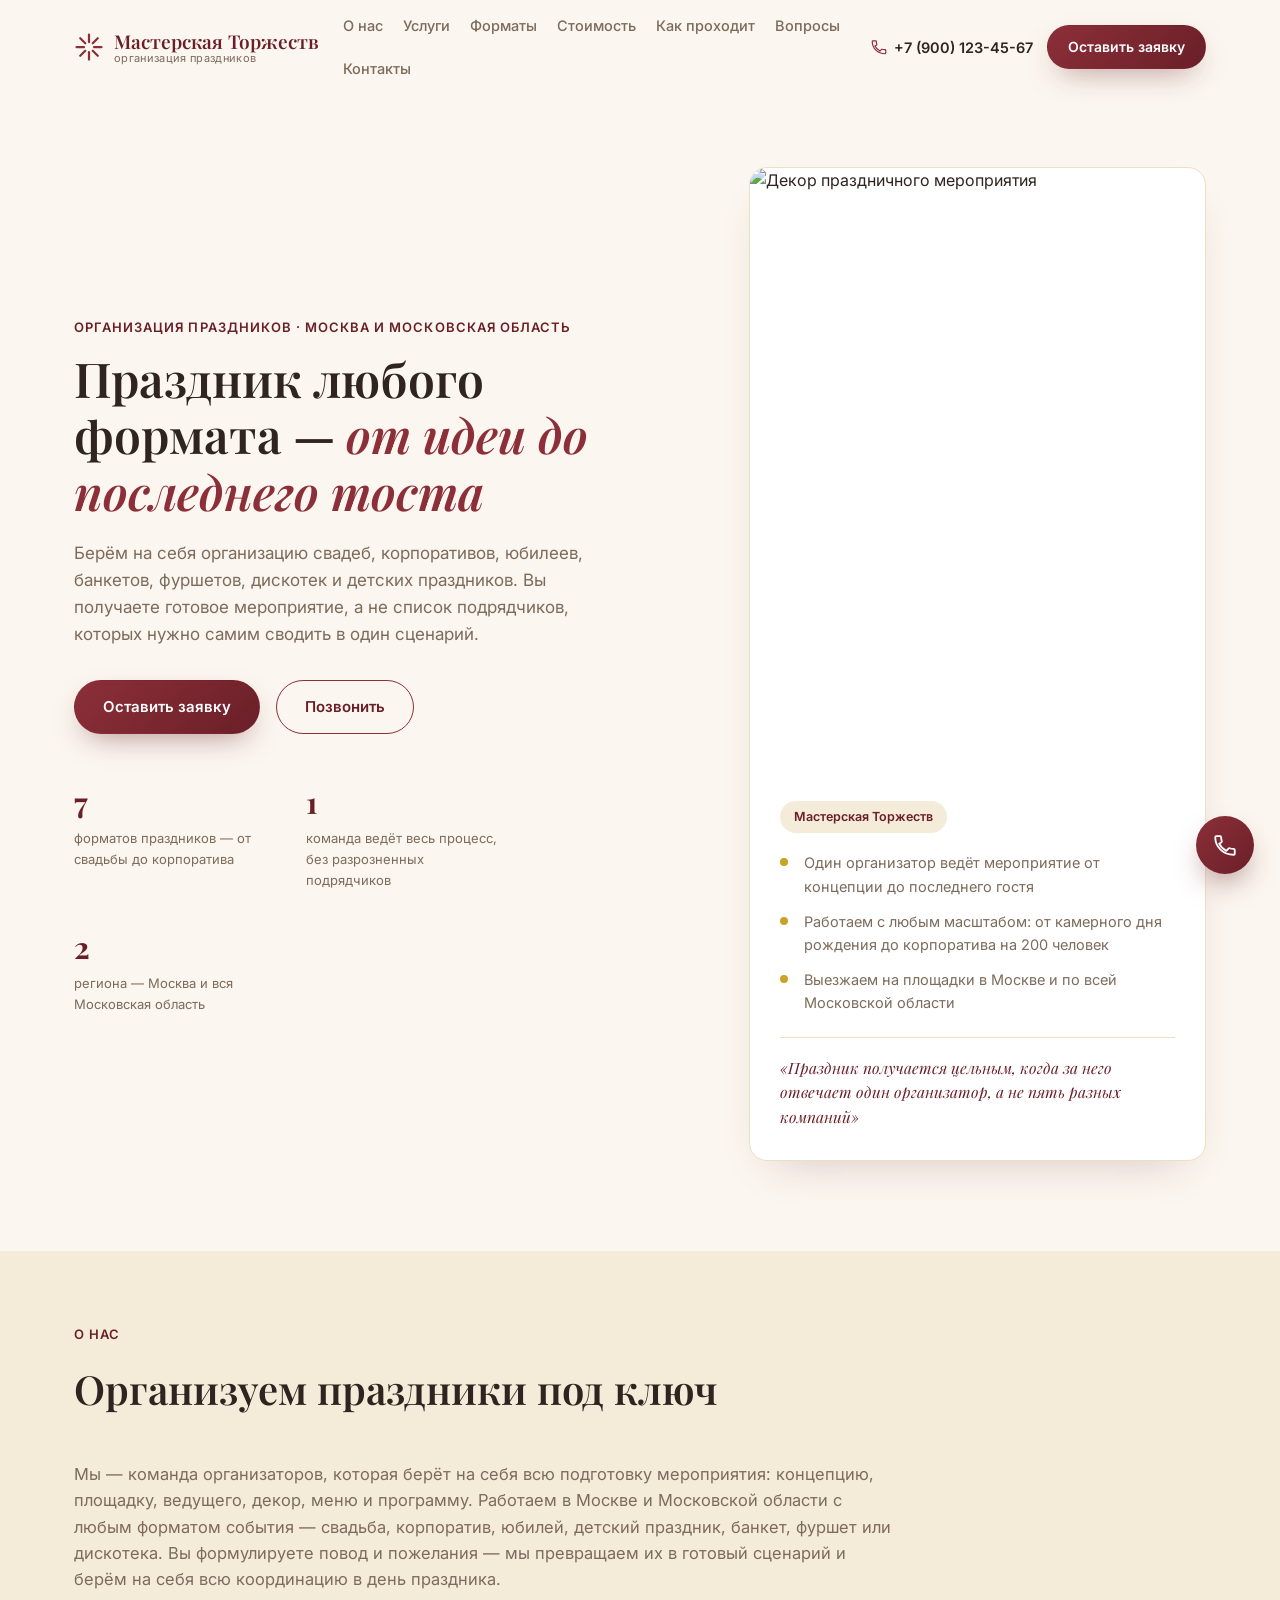
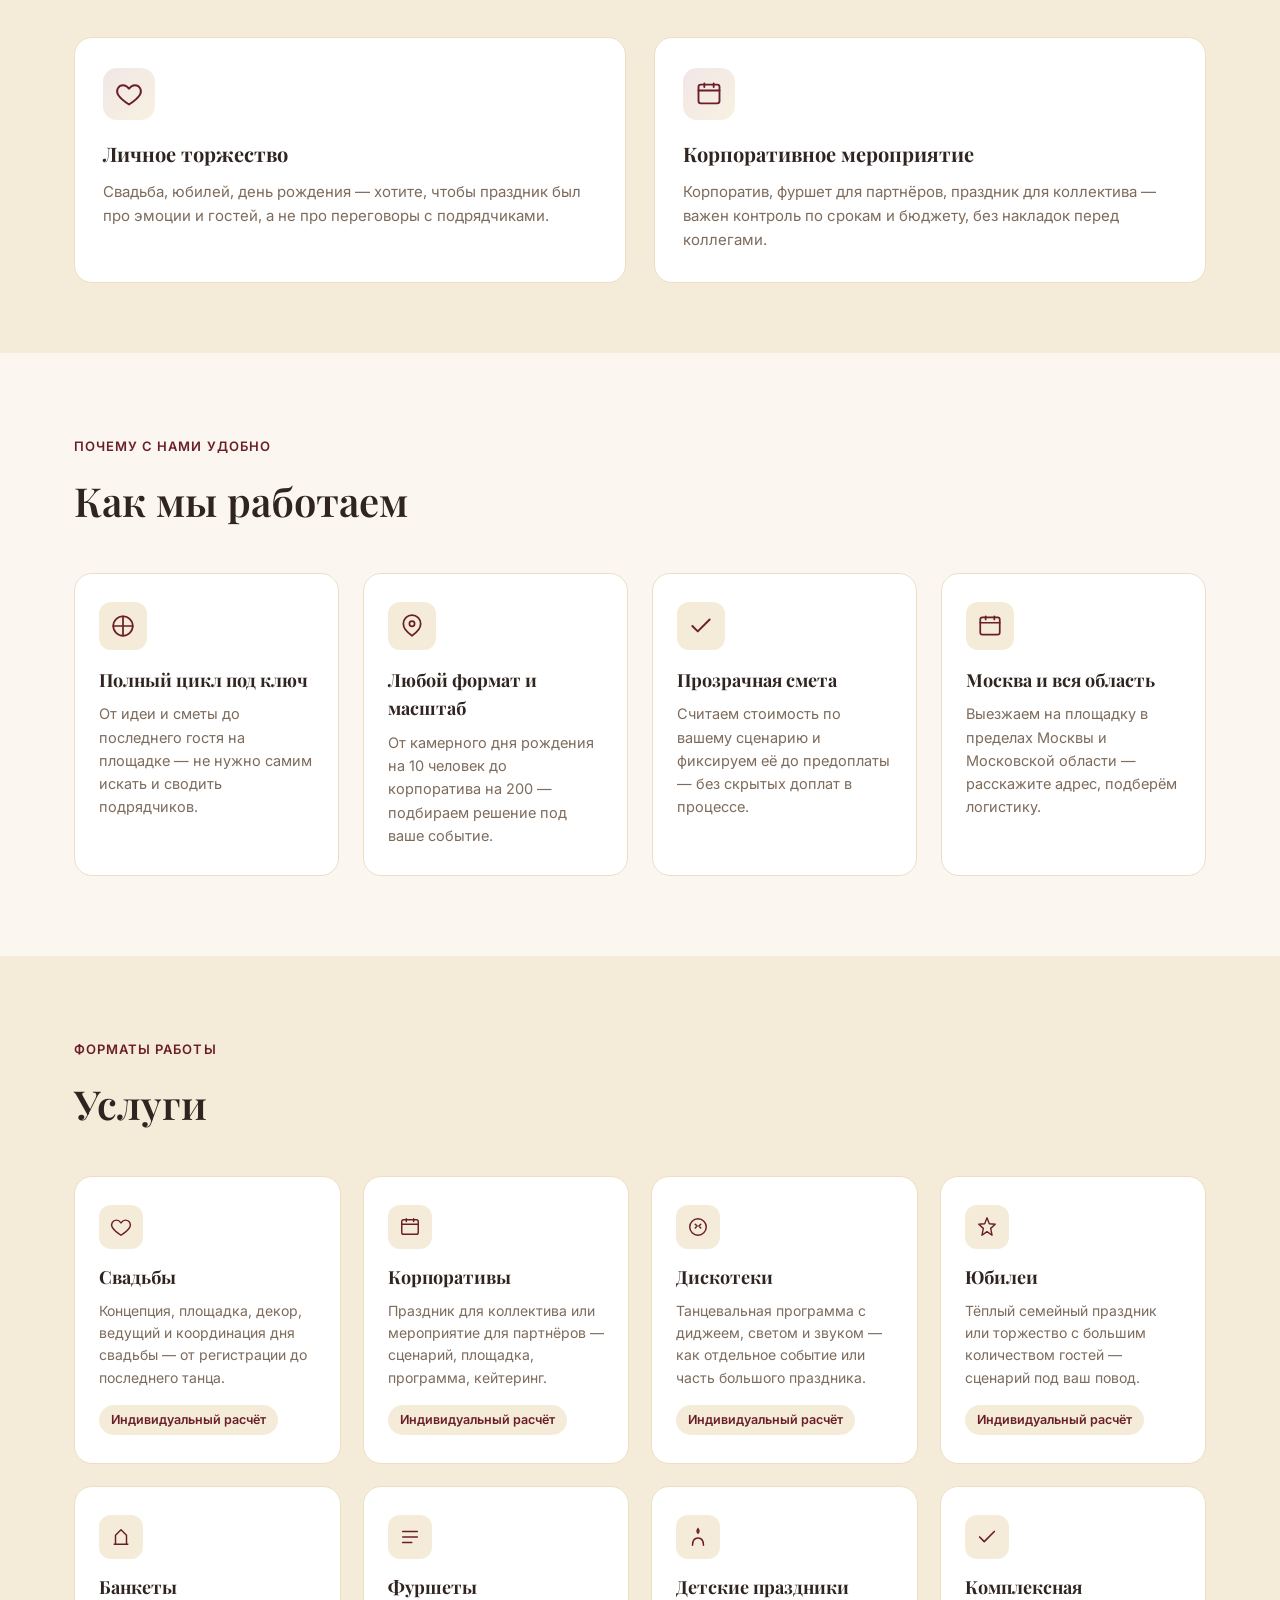
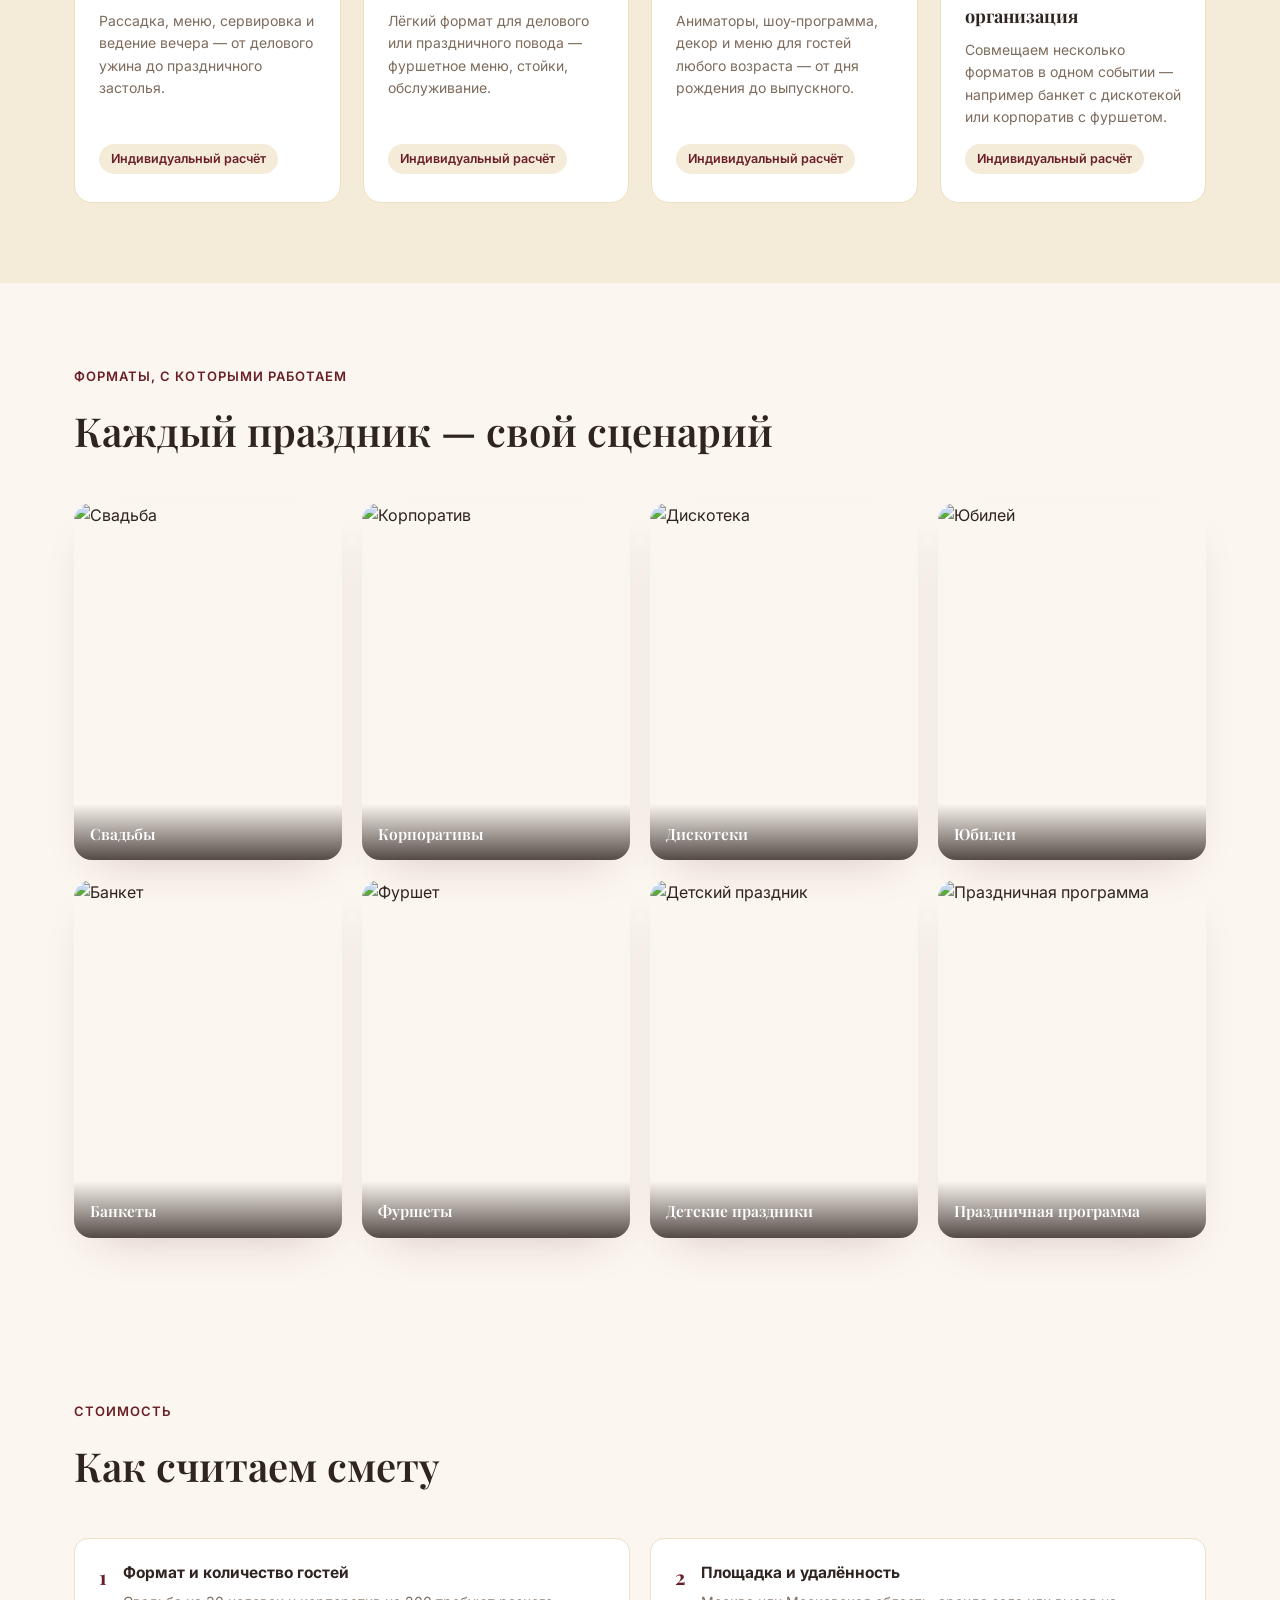
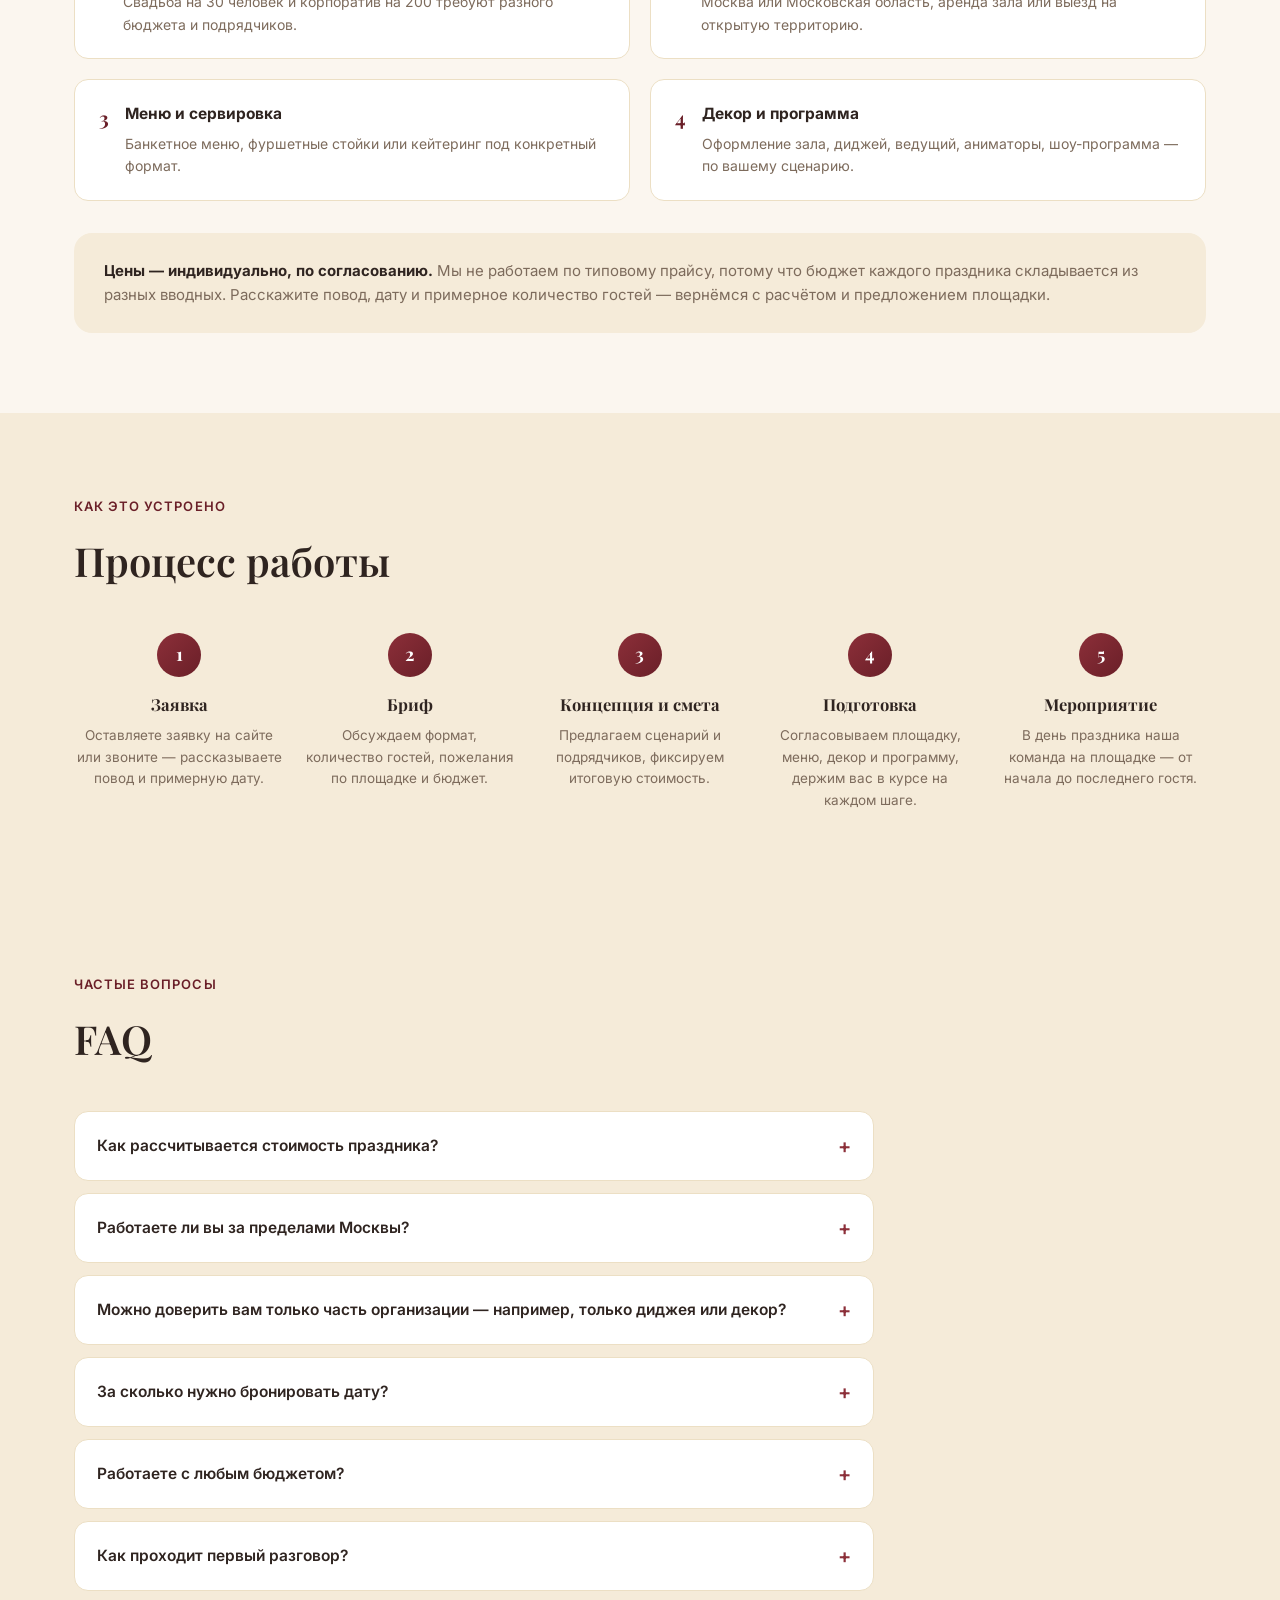
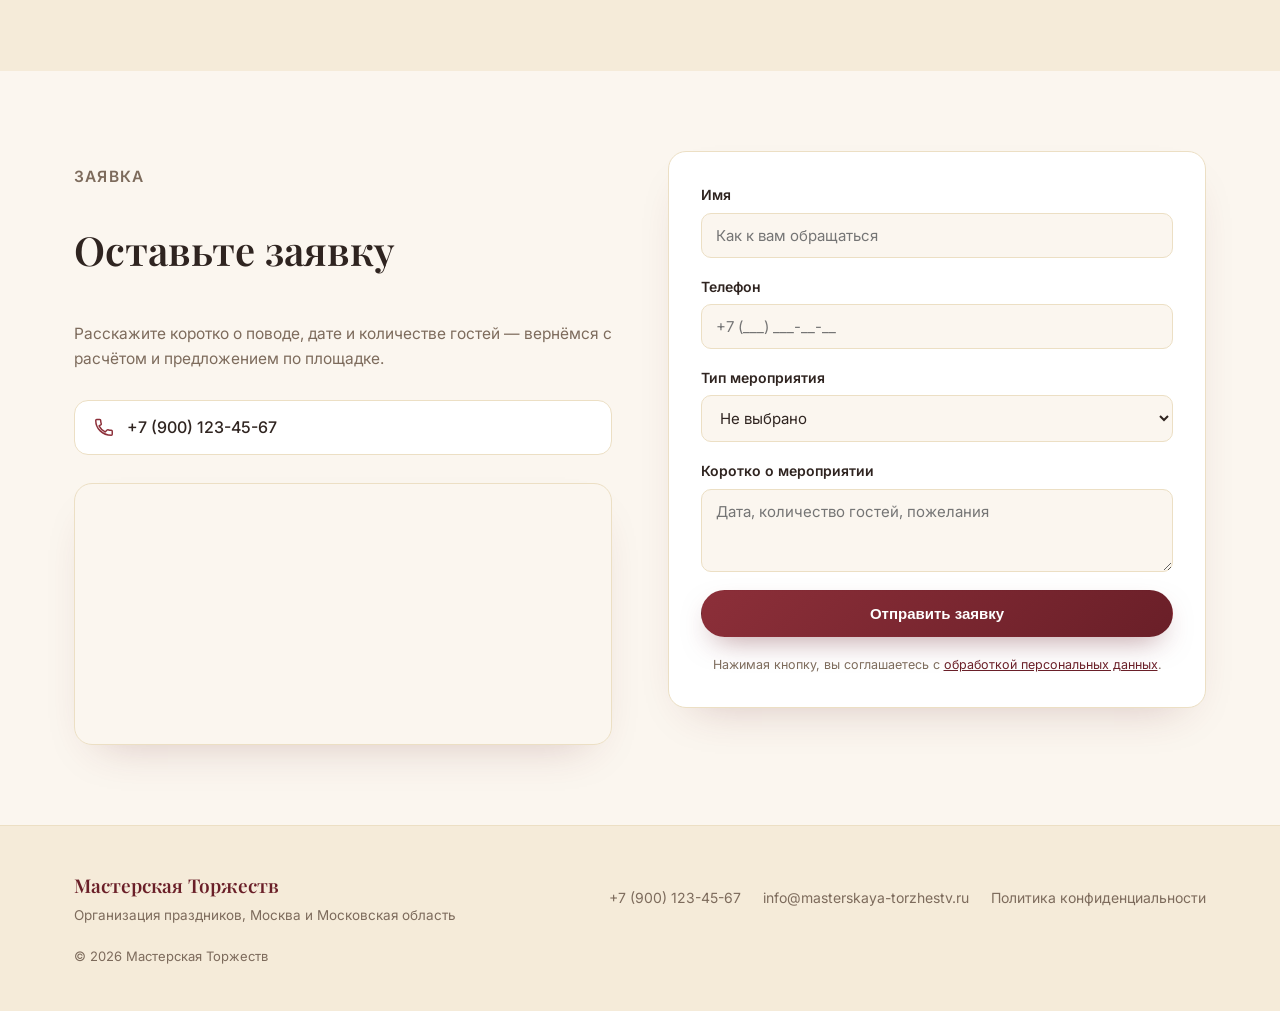
==== index.html @ fb2f0072 "init: landing for Мастерская Торжеств" ====
<!DOCTYPE html>
<html lang="ru">
<head>
<meta charset="UTF-8">
<meta name="viewport" content="width=device-width, initial-scale=1.0">
<title>Мастерская Торжеств — организация праздников в Москве и МО</title>
<meta name="description" content="Организация свадеб, корпоративов, юбилеев, банкетов, фуршетов, дискотек и детских праздников под ключ. Москва и Московская область. Одна команда ведёт мероприятие от идеи до последнего гостя.">
<link rel="preconnect" href="https://fonts.googleapis.com">
<link rel="preconnect" href="https://fonts.gstatic.com" crossorigin>
<link href="https://fonts.googleapis.com/css2?family=Playfair+Display:wght@500;600;700&family=Inter:wght@400;500;600;700;800&display=swap" rel="stylesheet">
<link rel="stylesheet" href="styles.css">
</head>
<body>

<header class="header" id="header">
  <div class="container header__inner">
    <a href="#top" class="logo">
      <svg class="logo__icon" width="30" height="30" viewBox="0 0 24 24" fill="none"><path d="M12 2v6M12 16v6M2 12h6M16 12h6M5 5l4 4M15 15l4 4M19 5l-4 4M9 15l-4 4" stroke="currentColor" stroke-width="1.8" stroke-linecap="round"/></svg>
      <span class="logo__text">
        <span class="logo__main">Мастерская Торжеств</span>
        <span class="logo__suffix">организация праздников</span>
      </span>
    </a>
    <nav class="nav" id="nav">
      <a href="#about">О нас</a>
      <a href="#services">Услуги</a>
      <a href="#formats">Форматы</a>
      <a href="#price">Стоимость</a>
      <a href="#process">Как проходит</a>
      <a href="#faq">Вопросы</a>
      <a href="#contact">Контакты</a>
    </nav>
    <div class="header__actions">
      <a href="tel:+79001234567" class="header__phone">
        <svg width="18" height="18" viewBox="0 0 24 24" fill="none"><path d="M6.6 10.8c1.4 2.8 3.8 5.1 6.6 6.6l2.2-2.2c.3-.3.7-.4 1-.2 1.1.4 2.3.6 3.6.6.6 0 1 .4 1 1V20c0 .6-.4 1-1 1C10.3 21 3 13.7 3 4.8c0-.6.4-1 1-1h3.4c.6 0 1 .4 1 1 0 1.3.2 2.5.6 3.6.1.4 0 .8-.2 1L6.6 10.8Z" stroke="currentColor" stroke-width="1.6" stroke-linejoin="round"/></svg>
        <span>+7 (900) 123-45-67</span>
      </a>
      <a href="#form" class="btn btn--primary btn--sm">Оставить заявку</a>
    </div>
    <button class="burger" id="burger" aria-label="Меню">
      <span></span><span></span><span></span>
    </button>
  </div>
</header>

<main id="top">

  <!-- HERO -->
  <section class="hero">
    <div class="container hero__inner">
      <div class="hero__content">
        <p class="eyebrow">Организация праздников · Москва и Московская область</p>
        <h1>Праздник любого формата — <span>от идеи до последнего тоста</span></h1>
        <p class="hero__lead">Берём на себя организацию свадеб, корпоративов, юбилеев, банкетов, фуршетов, дискотек и детских праздников. Вы получаете готовое мероприятие, а не список подрядчиков, которых нужно самим сводить в один сценарий.</p>
        <div class="hero__cta">
          <a href="#form" class="btn btn--primary">Оставить заявку</a>
          <a href="tel:+79001234567" class="btn btn--ghost">Позвонить</a>
        </div>
        <div class="hero__stats">
          <div class="stat">
            <span class="stat__num">7</span>
            <span class="stat__label">форматов праздников — от свадьбы до корпоратива</span>
          </div>
          <div class="stat">
            <span class="stat__num">1</span>
            <span class="stat__label">команда ведёт весь процесс, без разрозненных подрядчиков</span>
          </div>
          <div class="stat">
            <span class="stat__num">2</span>
            <span class="stat__label">региона — Москва и вся Московская область</span>
          </div>
        </div>
      </div>
      <div class="hero__card">
        <img src="https://loremflickr.com/600/800/eventplanning,decoration/all?lock=61" alt="Декор праздничного мероприятия" class="hero__card-photo">
        <div class="hero__card-body">
          <div class="hero__card-badge">Мастерская Торжеств</div>
          <ul class="hero__card-list">
            <li>Один организатор ведёт мероприятие от концепции до последнего гостя</li>
            <li>Работаем с любым масштабом: от камерного дня рождения до корпоратива на 200 человек</li>
            <li>Выезжаем на площадки в Москве и по всей Московской области</li>
          </ul>
          <div class="hero__card-quote">«Праздник получается цельным, когда за него отвечает один организатор, а не пять разных компаний»</div>
        </div>
      </div>
    </div>
  </section>

  <!-- О НАС -->
  <section class="about" id="about">
    <div class="container">
      <p class="section-eyebrow">О нас</p>
      <h2 class="section-title">Организуем праздники под ключ</h2>
      <p class="about__text">Мы — команда организаторов, которая берёт на себя всю подготовку мероприятия: концепцию, площадку, ведущего, декор, меню и программу. Работаем в Москве и Московской области с любым форматом события — свадьба, корпоратив, юбилей, детский праздник, банкет, фуршет или дискотека. Вы формулируете повод и пожелания — мы превращаем их в готовый сценарий и берём на себя всю координацию в день праздника.</p>

      <div class="audience">
        <div class="audience__card">
          <div class="audience__icon">
            <svg width="28" height="28" viewBox="0 0 24 24" fill="none"><path d="M12 21s-7-4.35-9.5-8.5C.5 8.5 3 4.5 7 4.5c2 0 3.5 1 5 3 1.5-2 3-3 5-3 4 0 6.5 4 4.5 8-2.5 4.15-9.5 8.5-9.5 8.5z" stroke="currentColor" stroke-width="1.6" stroke-linejoin="round"/></svg>
          </div>
          <h3>Личное торжество</h3>
          <p>Свадьба, юбилей, день рождения — хотите, чтобы праздник был про эмоции и гостей, а не про переговоры с подрядчиками.</p>
        </div>
        <div class="audience__card">
          <div class="audience__icon">
            <svg width="28" height="28" viewBox="0 0 24 24" fill="none"><rect x="3" y="4" width="18" height="16" rx="2" stroke="currentColor" stroke-width="1.6"/><path d="M3 9h18M8 3v3M16 3v3" stroke="currentColor" stroke-width="1.6" stroke-linecap="round"/></svg>
          </div>
          <h3>Корпоративное мероприятие</h3>
          <p>Корпоратив, фуршет для партнёров, праздник для коллектива — важен контроль по срокам и бюджету, без накладок перед коллегами.</p>
        </div>
      </div>
    </div>
  </section>

  <!-- ПРЕИМУЩЕСТВА -->
  <section class="principles">
    <div class="container">
      <p class="section-eyebrow">Почему с нами удобно</p>
      <h2 class="section-title">Как мы работаем</h2>
      <div class="grid-4">
        <div class="principle">
          <div class="principle__icon">
            <svg width="26" height="26" viewBox="0 0 24 24" fill="none"><path d="M12 3v18M3 12h18" stroke="currentColor" stroke-width="1.6" stroke-linecap="round"/><circle cx="12" cy="12" r="9" stroke="currentColor" stroke-width="1.6"/></svg>
          </div>
          <h3>Полный цикл под ключ</h3>
          <p>От идеи и сметы до последнего гостя на площадке — не нужно самим искать и сводить подрядчиков.</p>
        </div>
        <div class="principle">
          <div class="principle__icon">
            <svg width="26" height="26" viewBox="0 0 24 24" fill="none"><path d="M12 21c4.97-3.4 8-7.03 8-11a8 8 0 10-16 0c0 3.97 3.03 7.6 8 11z" stroke="currentColor" stroke-width="1.6" stroke-linejoin="round"/><circle cx="12" cy="10" r="2.4" stroke="currentColor" stroke-width="1.6"/></svg>
          </div>
          <h3>Любой формат и масштаб</h3>
          <p>От камерного дня рождения на 10 человек до корпоратива на 200 — подбираем решение под ваше событие.</p>
        </div>
        <div class="principle">
          <div class="principle__icon">
            <svg width="26" height="26" viewBox="0 0 24 24" fill="none"><path d="M4 12l5 5L20 6" stroke="currentColor" stroke-width="1.8" stroke-linecap="round" stroke-linejoin="round"/></svg>
          </div>
          <h3>Прозрачная смета</h3>
          <p>Считаем стоимость по вашему сценарию и фиксируем её до предоплаты — без скрытых доплат в процессе.</p>
        </div>
        <div class="principle">
          <div class="principle__icon">
            <svg width="26" height="26" viewBox="0 0 24 24" fill="none"><rect x="3" y="4" width="18" height="16" rx="2" stroke="currentColor" stroke-width="1.6"/><path d="M3 9h18M8 3v3M16 3v3" stroke="currentColor" stroke-width="1.6" stroke-linecap="round"/></svg>
          </div>
          <h3>Москва и вся область</h3>
          <p>Выезжаем на площадку в пределах Москвы и Московской области — расскажите адрес, подберём логистику.</p>
        </div>
      </div>
    </div>
  </section>

  <!-- УСЛУГИ -->
  <section class="services" id="services">
    <div class="container">
      <p class="section-eyebrow">Форматы работы</p>
      <h2 class="section-title">Услуги</h2>
      <div class="grid-services">
        <div class="service">
          <div class="service__icon"><svg width="22" height="22" viewBox="0 0 24 24" fill="none"><path d="M12 21s-7-4.35-9.5-8.5C.5 8.5 3 4.5 7 4.5c2 0 3.5 1 5 3 1.5-2 3-3 5-3 4 0 6.5 4 4.5 8-2.5 4.15-9.5 8.5-9.5 8.5z" stroke="currentColor" stroke-width="1.6" stroke-linejoin="round"/></svg></div>
          <h3>Свадьбы</h3>
          <p>Концепция, площадка, декор, ведущий и координация дня свадьбы — от регистрации до последнего танца.</p>
          <span class="service__tag">Индивидуальный расчёт</span>
        </div>
        <div class="service">
          <div class="service__icon"><svg width="22" height="22" viewBox="0 0 24 24" fill="none"><rect x="3" y="4" width="18" height="16" rx="2" stroke="currentColor" stroke-width="1.6"/><path d="M3 9h18M8 3v3M16 3v3" stroke="currentColor" stroke-width="1.6" stroke-linecap="round"/></svg></div>
          <h3>Корпоративы</h3>
          <p>Праздник для коллектива или мероприятие для партнёров — сценарий, площадка, программа, кейтеринг.</p>
          <span class="service__tag">Индивидуальный расчёт</span>
        </div>
        <div class="service">
          <div class="service__icon"><svg width="22" height="22" viewBox="0 0 24 24" fill="none"><circle cx="12" cy="12" r="9" stroke="currentColor" stroke-width="1.6"/><path d="M9 9l2 2-2 2M15 9l-2 2 2 2" stroke="currentColor" stroke-width="1.6" stroke-linecap="round" stroke-linejoin="round"/></svg></div>
          <h3>Дискотеки</h3>
          <p>Танцевальная программа с диджеем, светом и звуком — как отдельное событие или часть большого праздника.</p>
          <span class="service__tag">Индивидуальный расчёт</span>
        </div>
        <div class="service">
          <div class="service__icon"><svg width="22" height="22" viewBox="0 0 24 24" fill="none"><path d="M12 2l2.5 6.5L21 9l-5 4.5L17.5 21 12 17l-5.5 4L8 13.5 3 9l6.5-.5L12 2Z" stroke="currentColor" stroke-width="1.5" stroke-linejoin="round"/></svg></div>
          <h3>Юбилеи</h3>
          <p>Тёплый семейный праздник или торжество с большим количеством гостей — сценарий под ваш повод.</p>
          <span class="service__tag">Индивидуальный расчёт</span>
        </div>
        <div class="service">
          <div class="service__icon"><svg width="22" height="22" viewBox="0 0 24 24" fill="none"><path d="M4 20h16M6 20V10l6-6 6 6v10" stroke="currentColor" stroke-width="1.6" stroke-linejoin="round"/></svg></div>
          <h3>Банкеты</h3>
          <p>Рассадка, меню, сервировка и ведение вечера — от делового ужина до праздничного застолья.</p>
          <span class="service__tag">Индивидуальный расчёт</span>
        </div>
        <div class="service">
          <div class="service__icon"><svg width="22" height="22" viewBox="0 0 24 24" fill="none"><path d="M4 6h16M4 12h16M4 18h10" stroke="currentColor" stroke-width="1.6" stroke-linecap="round"/></svg></div>
          <h3>Фуршеты</h3>
          <p>Лёгкий формат для делового или праздничного повода — фуршетное меню, стойки, обслуживание.</p>
          <span class="service__tag">Индивидуальный расчёт</span>
        </div>
        <div class="service">
          <div class="service__icon"><svg width="22" height="22" viewBox="0 0 24 24" fill="none"><path d="M12 3c1.5 2 1.5 3.5 0 5-1.5-1.5-1.5-3 0-5Z" stroke="currentColor" stroke-width="1.5"/><path d="M6 21c0-5 2.5-8 6-8s6 3 6 8" stroke="currentColor" stroke-width="1.6" stroke-linecap="round"/></svg></div>
          <h3>Детские праздники</h3>
          <p>Аниматоры, шоу-программа, декор и меню для гостей любого возраста — от дня рождения до выпускного.</p>
          <span class="service__tag">Индивидуальный расчёт</span>
        </div>
        <div class="service">
          <div class="service__icon"><svg width="22" height="22" viewBox="0 0 24 24" fill="none"><path d="M4 12l5 5L20 6" stroke="currentColor" stroke-width="1.8" stroke-linecap="round" stroke-linejoin="round"/></svg></div>
          <h3>Комплексная организация</h3>
          <p>Совмещаем несколько форматов в одном событии — например банкет с дискотекой или корпоратив с фуршетом.</p>
          <span class="service__tag">Индивидуальный расчёт</span>
        </div>
      </div>
    </div>
  </section>

  <!-- ФОРМАТЫ (галерея) -->
  <section class="formats" id="formats">
    <div class="container">
      <p class="section-eyebrow">Форматы, с которыми работаем</p>
      <h2 class="section-title">Каждый праздник — свой сценарий</h2>
      <div class="formats__grid">
        <div class="format-card"><img src="https://loremflickr.com/500/650/wedding,bride/all?lock=21" alt="Свадьба"><span class="format-card__label">Свадьбы</span></div>
        <div class="format-card"><img src="https://loremflickr.com/500/650/conference,event/all?lock=33" alt="Корпоратив"><span class="format-card__label">Корпоративы</span></div>
        <div class="format-card"><img src="https://loremflickr.com/500/650/nightclub,lights/all?lock=27" alt="Дискотека"><span class="format-card__label">Дискотеки</span></div>
        <div class="format-card"><img src="https://loremflickr.com/500/650/birthday,balloons/all?lock=9" alt="Юбилей"><span class="format-card__label">Юбилеи</span></div>
        <div class="format-card"><img src="https://loremflickr.com/500/650/banquet,dinner/all?lock=45" alt="Банкет"><span class="format-card__label">Банкеты</span></div>
        <div class="format-card"><img src="https://loremflickr.com/500/650/buffet,catering/all?lock=19" alt="Фуршет"><span class="format-card__label">Фуршеты</span></div>
        <div class="format-card"><img src="https://loremflickr.com/500/650/kids,party/all?lock=6" alt="Детский праздник"><span class="format-card__label">Детские праздники</span></div>
        <div class="format-card"><img src="https://loremflickr.com/500/650/celebration,party/all?lock=42" alt="Праздничная программа"><span class="format-card__label">Праздничная программа</span></div>
      </div>
    </div>
  </section>

  <!-- СТОИМОСТЬ -->
  <section class="price" id="price">
    <div class="container">
      <p class="section-eyebrow">Стоимость</p>
      <h2 class="section-title">Как считаем смету</h2>
      <div class="price__factors">
        <div class="price__factor">
          <span class="price__factor-num">1</span>
          <div><h3>Формат и количество гостей</h3><p>Свадьба на 30 человек и корпоратив на 200 требуют разного бюджета и подрядчиков.</p></div>
        </div>
        <div class="price__factor">
          <span class="price__factor-num">2</span>
          <div><h3>Площадка и удалённость</h3><p>Москва или Московская область, аренда зала или выезд на открытую территорию.</p></div>
        </div>
        <div class="price__factor">
          <span class="price__factor-num">3</span>
          <div><h3>Меню и сервировка</h3><p>Банкетное меню, фуршетные стойки или кейтеринг под конкретный формат.</p></div>
        </div>
        <div class="price__factor">
          <span class="price__factor-num">4</span>
          <div><h3>Декор и программа</h3><p>Оформление зала, диджей, ведущий, аниматоры, шоу-программа — по вашему сценарию.</p></div>
        </div>
      </div>
      <p class="price__note"><strong>Цены — индивидуально, по согласованию.</strong> Мы не работаем по типовому прайсу, потому что бюджет каждого праздника складывается из разных вводных. Расскажите повод, дату и примерное количество гостей — вернёмся с расчётом и предложением площадки.</p>
    </div>
  </section>

  <!-- ПРОЦЕСС -->
  <section class="process" id="process">
    <div class="container">
      <p class="section-eyebrow">Как это устроено</p>
      <h2 class="section-title">Процесс работы</h2>
      <div class="steps">
        <div class="step">
          <div class="step__num">1</div>
          <h3>Заявка</h3>
          <p>Оставляете заявку на сайте или звоните — рассказываете повод и примерную дату.</p>
        </div>
        <div class="step">
          <div class="step__num">2</div>
          <h3>Бриф</h3>
          <p>Обсуждаем формат, количество гостей, пожелания по площадке и бюджет.</p>
        </div>
        <div class="step">
          <div class="step__num">3</div>
          <h3>Концепция и смета</h3>
          <p>Предлагаем сценарий и подрядчиков, фиксируем итоговую стоимость.</p>
        </div>
        <div class="step">
          <div class="step__num">4</div>
          <h3>Подготовка</h3>
          <p>Согласовываем площадку, меню, декор и программу, держим вас в курсе на каждом шаге.</p>
        </div>
        <div class="step">
          <div class="step__num">5</div>
          <h3>Мероприятие</h3>
          <p>В день праздника наша команда на площадке — от начала до последнего гостя.</p>
        </div>
      </div>
    </div>
  </section>

  <!-- FAQ -->
  <section class="faq" id="faq">
    <div class="container">
      <p class="section-eyebrow">Частые вопросы</p>
      <h2 class="section-title">FAQ</h2>
      <div class="faq__list">
        <details class="faq__item">
          <summary>Как рассчитывается стоимость праздника?</summary>
          <p>Смета складывается из формата и числа гостей, площадки, меню, декора и программы. Фиксированного прайса нет — присылаем расчёт после короткого брифа по вашему событию.</p>
        </details>
        <details class="faq__item">
          <summary>Работаете ли вы за пределами Москвы?</summary>
          <p>Да, выезжаем по всей Московской области. Расскажите адрес площадки — учтём логистику в расчёте.</p>
        </details>
        <details class="faq__item">
          <summary>Можно доверить вам только часть организации — например, только диджея или декор?</summary>
          <p>Да. Берём мероприятие под ключ целиком или закрываем отдельные задачи — обсуждаем на этапе брифа.</p>
        </details>
        <details class="faq__item">
          <summary>За сколько нужно бронировать дату?</summary>
          <p>Чем раньше, тем больше выбор площадок и подрядчиков, особенно в сезон свадеб и корпоративов. Но обсуждаем и более сжатые сроки — зависит от формата.</p>
        </details>
        <details class="faq__item">
          <summary>Работаете с любым бюджетом?</summary>
          <p>Подбираем решение под ваш бюджет и формат — от камерного праздника до мероприятия на большое количество гостей.</p>
        </details>
        <details class="faq__item">
          <summary>Как проходит первый разговор?</summary>
          <p>Обсуждаем повод, дату, количество гостей и пожелания. После этого готовим концепцию и смету — без обязательств с вашей стороны.</p>
        </details>
      </div>
    </div>
  </section>

  <!-- ФОРМА -->
  <section class="form-section" id="form">
    <div class="container form-section__inner">
      <div class="form-section__text">
        <p class="section-eyebrow">Заявка</p>
        <h2 class="section-title">Оставьте заявку</h2>
        <p>Расскажите коротко о поводе, дате и количестве гостей — вернёмся с расчётом и предложением по площадке.</p>
        <div class="form-section__contacts">
          <a href="tel:+79001234567" class="contact-card">
            <svg width="22" height="22" viewBox="0 0 24 24" fill="none"><path d="M6.6 10.8c1.4 2.8 3.8 5.1 6.6 6.6l2.2-2.2c.3-.3.7-.4 1-.2 1.1.4 2.3.6 3.6.6.6 0 1 .4 1 1V20c0 .6-.4 1-1 1C10.3 21 3 13.7 3 4.8c0-.6.4-1 1-1h3.4c.6 0 1 .4 1 1 0 1.3.2 2.5.6 3.6.1.4 0 .8-.2 1L6.6 10.8Z" stroke="currentColor" stroke-width="1.6" stroke-linejoin="round"/></svg>
            <span>+7 (900) 123-45-67</span>
          </a>
        </div>
        <div class="map-frame">
          <iframe src="https://yandex.ru/map-widget/v1/?ll=37.6173%2C55.7558&z=9" allowfullscreen></iframe>
        </div>
      </div>
      <form class="form" id="leadForm">
        <input type="text" name="_gotcha" style="display:none" tabindex="-1" autocomplete="off">
        <label>
          <span>Имя</span>
          <input type="text" name="name" placeholder="Как к вам обращаться" required>
        </label>
        <label>
          <span>Телефон</span>
          <input type="tel" name="phone" placeholder="+7 (___) ___-__-__" required>
        </label>
        <label>
          <span>Тип мероприятия</span>
          <select name="event_type">
            <option value="">Не выбрано</option>
            <option value="Свадьба">Свадьба</option>
            <option value="Корпоратив">Корпоратив</option>
            <option value="Юбилей">Юбилей</option>
            <option value="Банкет">Банкет</option>
            <option value="Фуршет">Фуршет</option>
            <option value="Дискотека">Дискотека</option>
            <option value="Детский праздник">Детский праздник</option>
            <option value="Другое">Другое</option>
          </select>
        </label>
        <label>
          <span>Коротко о мероприятии</span>
          <textarea name="comment" rows="3" placeholder="Дата, количество гостей, пожелания"></textarea>
        </label>
        <button type="submit" class="btn btn--primary btn--block">Отправить заявку</button>
        <p class="form__hint">Нажимая кнопку, вы соглашаетесь с <a href="privacy.html">обработкой персональных данных</a>.</p>
      </form>
    </div>
  </section>

</main>

<footer class="footer" id="contact">
  <div class="container footer__inner">
    <div class="footer__brand">
      <span class="logo__main">Мастерская Торжеств</span>
      <p>Организация праздников, Москва и Московская область</p>
    </div>
    <div class="footer__links">
      <a href="tel:+79001234567">+7 (900) 123-45-67</a>
      <a href="mailto:info@masterskaya-torzhestv.ru">info@masterskaya-torzhestv.ru</a>
      <a href="privacy.html">Политика конфиденциальности</a>
    </div>
    <div class="footer__copy">
      <span>© <span id="year"></span> Мастерская Торжеств</span>
    </div>
  </div>
</footer>

<a href="tel:+79001234567" class="fab" aria-label="Позвонить">
  <svg width="26" height="26" viewBox="0 0 24 24" fill="none"><path d="M6.6 10.8c1.4 2.8 3.8 5.1 6.6 6.6l2.2-2.2c.3-.3.7-.4 1-.2 1.1.4 2.3.6 3.6.6.6 0 1 .4 1 1V20c0 .6-.4 1-1 1C10.3 21 3 13.7 3 4.8c0-.6.4-1 1-1h3.4c.6 0 1 .4 1 1 0 1.3.2 2.5.6 3.6.1.4 0 .8-.2 1L6.6 10.8Z" stroke="currentColor" stroke-width="1.7" stroke-linejoin="round"/></svg>
</a>

<script src="script.js"></script>
</body>
</html>
---- styles.css ----
:root {
  --bg: #fbf6ef;
  --bg-alt: #f5ebd9;
  --surface: #ffffff;
  --ink: #2f2420;
  --ink-soft: #7d6b5c;
  --accent: #8c2f39;
  --accent-dark: #6a1f28;
  --gold: #c9a227;
  --border: #ecdfc4;
  --shadow: 0 20px 45px -25px rgba(108, 40, 45, 0.28);
  --radius: 18px;
  --font-head: 'Playfair Display', serif;
  --font-body: 'Inter', sans-serif;
}

* { box-sizing: border-box; margin: 0; padding: 0; }
html { scroll-behavior: smooth; }
body {
  font-family: var(--font-body);
  background: var(--bg);
  color: var(--ink);
  line-height: 1.6;
  -webkit-font-smoothing: antialiased;
}
img { max-width: 100%; display: block; }
a { color: inherit; text-decoration: none; }
ul { list-style: none; }

.container { max-width: 1180px; margin: 0 auto; padding: 0 24px; }

.section-eyebrow, .eyebrow {
  display: inline-block;
  font-size: 13px;
  font-weight: 600;
  letter-spacing: 0.08em;
  text-transform: uppercase;
  color: var(--accent-dark);
  margin-bottom: 12px;
}
.section-title {
  font-family: var(--font-head);
  font-size: clamp(28px, 3.4vw, 40px);
  font-weight: 600;
  margin-bottom: 40px;
  color: var(--ink);
}

.btn {
  display: inline-flex;
  align-items: center;
  justify-content: center;
  gap: 8px;
  padding: 14px 28px;
  border-radius: 999px;
  font-weight: 600;
  font-size: 15px;
  border: 1.5px solid transparent;
  cursor: pointer;
  transition: transform 0.2s ease, box-shadow 0.2s ease, background 0.2s ease;
  white-space: nowrap;
}
.btn--primary {
  background: linear-gradient(135deg, var(--accent), var(--accent-dark));
  color: #fff;
  box-shadow: 0 12px 30px -12px rgba(106, 31, 40, 0.55);
}
.btn--primary:hover { transform: translateY(-2px); box-shadow: 0 16px 36px -12px rgba(106, 31, 40, 0.6); }
.btn--ghost {
  background: transparent;
  border-color: var(--accent);
  color: var(--accent-dark);
}
.btn--ghost:hover { background: rgba(140, 47, 57, 0.08); }
.btn--sm { padding: 10px 20px; font-size: 14px; }
.btn--block { width: 100%; }

/* HEADER */
.header {
  position: sticky;
  top: 0;
  z-index: 100;
  background: rgba(251, 246, 239, 0.92);
  backdrop-filter: blur(10px);
  border-bottom: 1px solid transparent;
  transition: border-color 0.2s ease, box-shadow 0.2s ease;
}
.header.scrolled { border-color: var(--border); box-shadow: 0 8px 24px -20px rgba(106,31,40,0.3); }
.header__inner {
  display: flex;
  align-items: center;
  justify-content: space-between;
  gap: 24px;
  min-width: 0;
  padding: 14px 24px;
}
.logo { display: flex; align-items: center; gap: 10px; flex-shrink: 0; }
.logo__icon { color: var(--accent); flex-shrink: 0; }
.logo__text { display: flex; flex-direction: column; align-items: flex-start; line-height: 1.1; }
.logo__main { font-family: var(--font-head); font-weight: 600; font-size: 19px; color: var(--accent-dark); }
.logo__suffix { font-size: 11px; color: var(--ink-soft); letter-spacing: 0.03em; }

.nav { display: flex; gap: 20px; flex-wrap: wrap; }
.nav a { font-size: 14.5px; font-weight: 500; color: var(--ink-soft); white-space: nowrap; transition: color 0.2s ease; }
.nav a:hover { color: var(--accent-dark); }

.header__actions { display: flex; align-items: center; gap: 14px; flex-shrink: 0; }
.header__phone { display: flex; align-items: center; gap: 6px; font-size: 14.5px; font-weight: 600; color: var(--ink); white-space: nowrap; }
.header__phone svg { color: var(--accent); }
.header__phone:hover { color: var(--accent-dark); }

.burger { display: none; flex-direction: column; justify-content: center; gap: 5px; width: 36px; height: 36px; background: none; border: none; cursor: pointer; }
.burger span { display: block; height: 2px; width: 100%; background: var(--ink); border-radius: 2px; transition: 0.25s ease; }
.burger.is-open span:nth-child(1) { transform: translateY(7px) rotate(45deg); }
.burger.is-open span:nth-child(2) { opacity: 0; }
.burger.is-open span:nth-child(3) { transform: translateY(-7px) rotate(-45deg); }

/* HERO */
.hero { padding: 72px 0 90px; overflow: hidden; }
.hero__inner {
  display: grid;
  grid-template-columns: 1.15fr 0.85fr;
  gap: 56px;
  align-items: center;
}
.hero h1 {
  font-family: var(--font-head);
  font-size: clamp(32px, 4.2vw, 48px);
  font-weight: 600;
  line-height: 1.18;
  margin-bottom: 20px;
  color: var(--ink);
}
.hero h1 span { color: var(--accent); font-style: italic; }
.hero__lead { font-size: 17px; color: var(--ink-soft); max-width: 560px; margin-bottom: 32px; }
.hero__cta { display: flex; gap: 16px; flex-wrap: wrap; margin-bottom: 44px; }

.hero__stats { display: flex; gap: 32px; flex-wrap: wrap; }
.stat { display: flex; flex-direction: column; max-width: 200px; }
.stat__num { font-family: var(--font-head); font-size: 30px; font-weight: 700; color: var(--accent-dark); }
.stat__label { font-size: 13px; color: var(--ink-soft); margin-top: 2px; }

.hero__card {
  background: var(--surface);
  border-radius: var(--radius);
  box-shadow: var(--shadow);
  border: 1px solid var(--border);
  position: relative;
  overflow: hidden;
}
.hero__card-photo {
  width: 100%;
  aspect-ratio: 3 / 4;
  object-fit: cover;
  object-position: center;
}
.hero__card-body { padding: 26px 30px 30px; }
.hero__card-badge {
  display: inline-block;
  background: var(--bg-alt);
  color: var(--accent-dark);
  font-size: 12.5px;
  font-weight: 600;
  padding: 6px 14px;
  border-radius: 999px;
  margin-bottom: 18px;
}
.hero__card-list { display: flex; flex-direction: column; gap: 12px; margin-bottom: 22px; }
.hero__card-list li {
  position: relative;
  padding-left: 24px;
  font-size: 14.5px;
  color: var(--ink-soft);
}
.hero__card-list li::before {
  content: "";
  position: absolute;
  left: 0; top: 7px;
  width: 8px; height: 8px;
  border-radius: 50%;
  background: var(--gold);
}
.hero__card-quote {
  font-family: var(--font-head);
  font-style: italic;
  font-size: 15.5px;
  color: var(--accent-dark);
  border-top: 1px solid var(--border);
  padding-top: 18px;
}

/* ABOUT */
.about { padding: 70px 0; background: var(--bg-alt); }
.about__text { font-size: 16.5px; color: var(--ink-soft); max-width: 820px; margin-bottom: 44px; }
.audience { display: grid; grid-template-columns: 1fr 1fr; gap: 28px; }
.audience__card {
  background: var(--surface);
  border-radius: var(--radius);
  padding: 30px 28px;
  border: 1px solid var(--border);
}
.audience__icon {
  width: 52px; height: 52px;
  border-radius: 14px;
  background: linear-gradient(135deg, rgba(140,47,57,0.12), rgba(201,162,39,0.14));
  color: var(--accent-dark);
  display: flex; align-items: center; justify-content: center;
  margin-bottom: 18px;
}
.audience__card h3 { font-family: var(--font-head); font-size: 20px; margin-bottom: 10px; }
.audience__card p { font-size: 15px; color: var(--ink-soft); }

/* PRINCIPLES */
.principles { padding: 80px 0; }
.grid-4 { display: grid; grid-template-columns: repeat(4, 1fr); gap: 24px; }
.principle {
  background: var(--surface);
  border: 1px solid var(--border);
  border-radius: var(--radius);
  padding: 28px 24px;
}
.principle__icon {
  width: 48px; height: 48px;
  border-radius: 12px;
  background: var(--bg-alt);
  color: var(--accent-dark);
  display: flex; align-items: center; justify-content: center;
  margin-bottom: 16px;
}
.principle h3 { font-family: var(--font-head); font-size: 18px; margin-bottom: 8px; }
.principle p { font-size: 14.5px; color: var(--ink-soft); }

/* SERVICES */
.services { padding: 80px 0; background: var(--bg-alt); }
.grid-services { display: grid; grid-template-columns: repeat(4, 1fr); gap: 22px; }
.service {
  background: var(--surface);
  border: 1px solid var(--border);
  border-radius: var(--radius);
  padding: 28px 24px;
  display: flex;
  flex-direction: column;
}
.service__icon {
  width: 44px; height: 44px;
  border-radius: 12px;
  background: var(--bg-alt);
  color: var(--accent-dark);
  display: flex; align-items: center; justify-content: center;
  margin-bottom: 14px;
}
.service h3 { font-family: var(--font-head); font-size: 18px; margin-bottom: 8px; }
.service p { font-size: 14px; color: var(--ink-soft); flex-grow: 1; margin-bottom: 16px; }
.service__tag { display: inline-block; font-size: 12.5px; font-weight: 600; color: var(--accent-dark); background: var(--bg-alt); padding: 5px 12px; border-radius: 999px; align-self: flex-start; }

/* PRICE / SMETA */
.price { padding: 80px 0; }
.price__factors { display: grid; grid-template-columns: repeat(2, 1fr); gap: 20px; margin-bottom: 32px; }
.price__factor {
  background: var(--surface);
  border: 1px solid var(--border);
  border-radius: 14px;
  padding: 22px 24px;
  display: flex;
  gap: 16px;
  align-items: flex-start;
}
.price__factor-num {
  font-family: var(--font-head);
  font-weight: 700;
  font-size: 20px;
  color: var(--accent-dark);
  flex-shrink: 0;
}
.price__factor h3 { font-size: 15.5px; margin-bottom: 6px; }
.price__factor p { font-size: 14px; color: var(--ink-soft); }
.price__note {
  background: var(--bg-alt);
  border-radius: var(--radius);
  padding: 26px 30px;
  font-size: 15px;
  color: var(--ink-soft);
}
.price__note strong { color: var(--ink); }

/* PROCESS */
.process { padding: 80px 0; background: var(--bg-alt); }
.steps { display: grid; grid-template-columns: repeat(5, 1fr); gap: 20px; }
.step { text-align: center; }
.step__num {
  width: 44px; height: 44px;
  border-radius: 50%;
  background: linear-gradient(135deg, var(--accent), var(--accent-dark));
  color: #fff;
  font-family: var(--font-head);
  font-weight: 700;
  font-size: 18px;
  display: flex; align-items: center; justify-content: center;
  margin: 0 auto 14px;
}
.step h3 { font-family: var(--font-head); font-size: 16.5px; margin-bottom: 8px; }
.step p { font-size: 13.5px; color: var(--ink-soft); }

/* FORMATS GALLERY */
.formats { padding: 80px 0; }
.formats__grid { display: grid; grid-template-columns: repeat(4, 1fr); gap: 20px; }
.format-card { position: relative; border-radius: var(--radius); overflow: hidden; aspect-ratio: 3/4; box-shadow: var(--shadow); }
.format-card img { width: 100%; height: 100%; object-fit: cover; transition: transform 0.4s ease; }
.format-card:hover img { transform: scale(1.06); }
.format-card__label {
  position: absolute; left: 0; right: 0; bottom: 0;
  padding: 18px 16px 14px;
  background: linear-gradient(0deg, rgba(47,36,32,0.82), rgba(47,36,32,0));
  color: #fff;
  font-family: var(--font-head);
  font-size: 15.5px;
  font-weight: 600;
}

/* FAQ */
.faq { padding: 80px 0; background: var(--bg-alt); }
.faq__list { max-width: 800px; display: flex; flex-direction: column; gap: 12px; }
.faq__item {
  background: var(--surface);
  border: 1px solid var(--border);
  border-radius: 14px;
  padding: 18px 22px;
}
.faq__item summary {
  cursor: pointer;
  font-weight: 600;
  font-size: 15.5px;
  list-style: none;
  display: flex;
  justify-content: space-between;
  align-items: center;
  gap: 16px;
}
.faq__item summary::-webkit-details-marker { display: none; }
.faq__item summary::after { content: "+"; font-size: 20px; color: var(--accent); margin-left: 12px; flex-shrink: 0; }
.faq__item[open] summary::after { content: "−"; }
.faq__item p { margin-top: 12px; font-size: 14.5px; color: var(--ink-soft); }

/* FORM */
.form-section { padding: 80px 0; }
.form-section__inner { display: grid; grid-template-columns: 1fr 1fr; gap: 56px; align-items: start; }
.form-section__text p { font-size: 15.5px; color: var(--ink-soft); margin: 14px 0 28px; }
.form-section__contacts { display: flex; flex-direction: column; gap: 12px; margin-bottom: 28px; }
.contact-card {
  display: flex; align-items: center; gap: 12px;
  background: var(--surface);
  border: 1px solid var(--border);
  border-radius: 14px;
  padding: 14px 18px;
  font-weight: 500;
  transition: border-color 0.2s ease;
}
.contact-card svg { color: var(--accent); flex-shrink: 0; }
.contact-card:hover { border-color: var(--accent); }
.map-frame { border-radius: var(--radius); overflow: hidden; border: 1px solid var(--border); box-shadow: var(--shadow); }
.map-frame iframe { width: 100%; height: 260px; border: 0; display: block; }

.form {
  background: var(--surface);
  border: 1px solid var(--border);
  border-radius: var(--radius);
  padding: 32px;
  box-shadow: var(--shadow);
  display: flex;
  flex-direction: column;
  gap: 18px;
}
.form label { display: flex; flex-direction: column; gap: 6px; font-size: 14px; font-weight: 600; color: var(--ink); }
.form input, .form textarea, .form select {
  font-family: var(--font-body);
  border: 1.5px solid var(--border);
  border-radius: 10px;
  padding: 12px 14px;
  font-size: 15px;
  color: var(--ink);
  background: var(--bg);
  resize: vertical;
}
.form input:focus, .form textarea:focus, .form select:focus { outline: none; border-color: var(--accent); }
.form__hint { font-size: 12.5px; color: var(--ink-soft); text-align: center; }
.form__hint a { color: var(--accent-dark); text-decoration: underline; }

/* FOOTER */
.footer { padding: 44px 0; border-top: 1px solid var(--border); background: var(--bg-alt); }
.footer__inner {
  display: flex;
  justify-content: space-between;
  align-items: center;
  flex-wrap: wrap;
  gap: 20px;
}
.footer__brand p { font-size: 13.5px; color: var(--ink-soft); margin-top: 4px; }
.footer__links { display: flex; gap: 22px; flex-wrap: wrap; }
.footer__links a { font-size: 14px; color: var(--ink-soft); }
.footer__links a:hover { color: var(--accent-dark); }
.footer__copy { font-size: 13px; color: var(--ink-soft); }

/* FAB */
.fab {
  position: fixed;
  bottom: 26px; right: 26px;
  width: 58px; height: 58px;
  border-radius: 50%;
  background: linear-gradient(135deg, var(--accent), var(--accent-dark));
  color: #fff;
  display: flex; align-items: center; justify-content: center;
  box-shadow: 0 14px 30px -10px rgba(106, 31, 40, 0.6);
  z-index: 90;
  transition: transform 0.2s ease;
}
.fab:hover { transform: scale(1.08); }

/* REVEAL */
.reveal { opacity: 0; transform: translateY(18px); transition: opacity 0.6s ease, transform 0.6s ease; }
.reveal.is-visible { opacity: 1; transform: translateY(0); }

/* BREAKPOINTS */
@media (max-width: 1180px) {
  .nav { gap: 16px; }
  .nav a { font-size: 14px; }
}
@media (max-width: 1100px) {
  .nav { display: none; }
  .burger { display: flex; }
  .nav.is-open {
    display: flex;
    flex-direction: column;
    position: absolute;
    top: 100%; left: 0; right: 0;
    background: var(--surface);
    padding: 20px 24px;
    border-bottom: 1px solid var(--border);
    gap: 16px;
  }
}
@media (max-width: 900px) {
  .hero__inner { grid-template-columns: 1fr; }
  .hero__card { order: -1; }
  .grid-4 { grid-template-columns: repeat(2, 1fr); }
  .grid-services { grid-template-columns: repeat(2, 1fr); }
  .formats__grid { grid-template-columns: repeat(2, 1fr); }
  .audience { grid-template-columns: 1fr; }
  .steps { grid-template-columns: repeat(2, 1fr); }
  .price__factors { grid-template-columns: 1fr; }
  .form-section__inner { grid-template-columns: 1fr; }
}
@media (max-width: 560px) {
  .header__phone span { display: none; }
  .hero__stats { gap: 22px; }
}
@media (max-width: 380px) {
  .logo__suffix { display: none; }
}

/* ===== DOC PAGES (материалы/скрипты/презентация/аутрич) ===== */
.tag { display: inline-block; padding: 6px 14px; border: 1px solid var(--border); border-radius: 999px; font-size: 12.5px; font-weight: 700; color: var(--accent-dark); background: var(--surface); }
.doc-header { position: sticky; top: 0; z-index: 100; background: rgba(251,246,239,0.94); backdrop-filter: blur(10px); border-bottom: 1px solid var(--border); }
.doc-bar { display: flex; align-items: center; justify-content: space-between; height: 76px; }
.doc-bar__actions { display: flex; align-items: center; gap: 14px; }
.doc-hero { padding: 56px 0 36px; }
.doc-hero .tag { margin-bottom: 16px; }
.doc-hero h1 { font-family: var(--font-head); font-size: 32px; margin-bottom: 14px; color: var(--ink); }
.doc-hero p { color: var(--ink-soft); font-size: 16px; max-width: 640px; }
.doc-section { padding: 0 0 70px; }
.doc-section h2 { font-family: var(--font-head); font-size: 21px; margin: 0 0 18px; color: var(--accent-dark); }
.doc-section h2:not(:first-child) { margin-top: 40px; }
.script-block { background: var(--surface); border: 1px solid var(--border); border-radius: var(--radius); padding: 22px 26px; margin-bottom: 14px; }
.script-block h3 { font-family: var(--font-head); font-size: 16px; margin-bottom: 10px; color: var(--accent-dark); }
.script-block p { color: var(--ink); font-size: 14.5px; margin-bottom: 10px; }
.script-block p:last-child { margin-bottom: 0; }
.script-block .who { color: var(--ink-soft); font-weight: 600; }
.material-grid { display: grid; grid-template-columns: repeat(3, 1fr); gap: 24px; margin-top: 8px; }
.material-card { background: var(--surface); border: 1px solid var(--border); border-radius: var(--radius); padding: 28px; display: flex; flex-direction: column; gap: 12px; }
.material-card__icon { margin-bottom: 4px; color: var(--accent); }
.material-card h3 { font-family: var(--font-head); font-size: 18px; }
.material-card p { color: var(--ink-soft); font-size: 14px; flex-grow: 1; }
.usp-grid { display: grid; grid-template-columns: repeat(3, 1fr); gap: 22px; margin-bottom: 8px; }
.usp { background: var(--surface); border: 1px solid var(--border); border-radius: var(--radius); padding: 24px; }
.usp__num { display: block; font-family: var(--font-head); font-size: 26px; font-weight: 700; color: var(--accent-dark); margin-bottom: 8px; }
.usp p { color: var(--ink-soft); font-size: 14px; }
.grid { display: grid; gap: 22px; }
.grid--3 { grid-template-columns: repeat(3, 1fr); }
.grid .doc-service { border: 1px solid var(--border); border-radius: var(--radius); padding: 24px; background: var(--surface); }
.grid .doc-service h4 { font-family: var(--font-head); font-size: 15.5px; margin: 8px 0 8px; color: var(--ink); }
.grid .doc-service p { color: var(--ink-soft); font-size: 13.5px; }
.grid .doc-service__tag { display: inline-block; font-size: 12.5px; font-weight: 700; color: var(--accent-dark); text-transform: uppercase; letter-spacing: 0.03em; }
.footer__bottom { padding: 30px 0; text-align: center; font-size: 13px; color: var(--ink-soft); }

@media (max-width: 900px) {
  .material-grid, .usp-grid, .grid--3 { grid-template-columns: 1fr; }
}
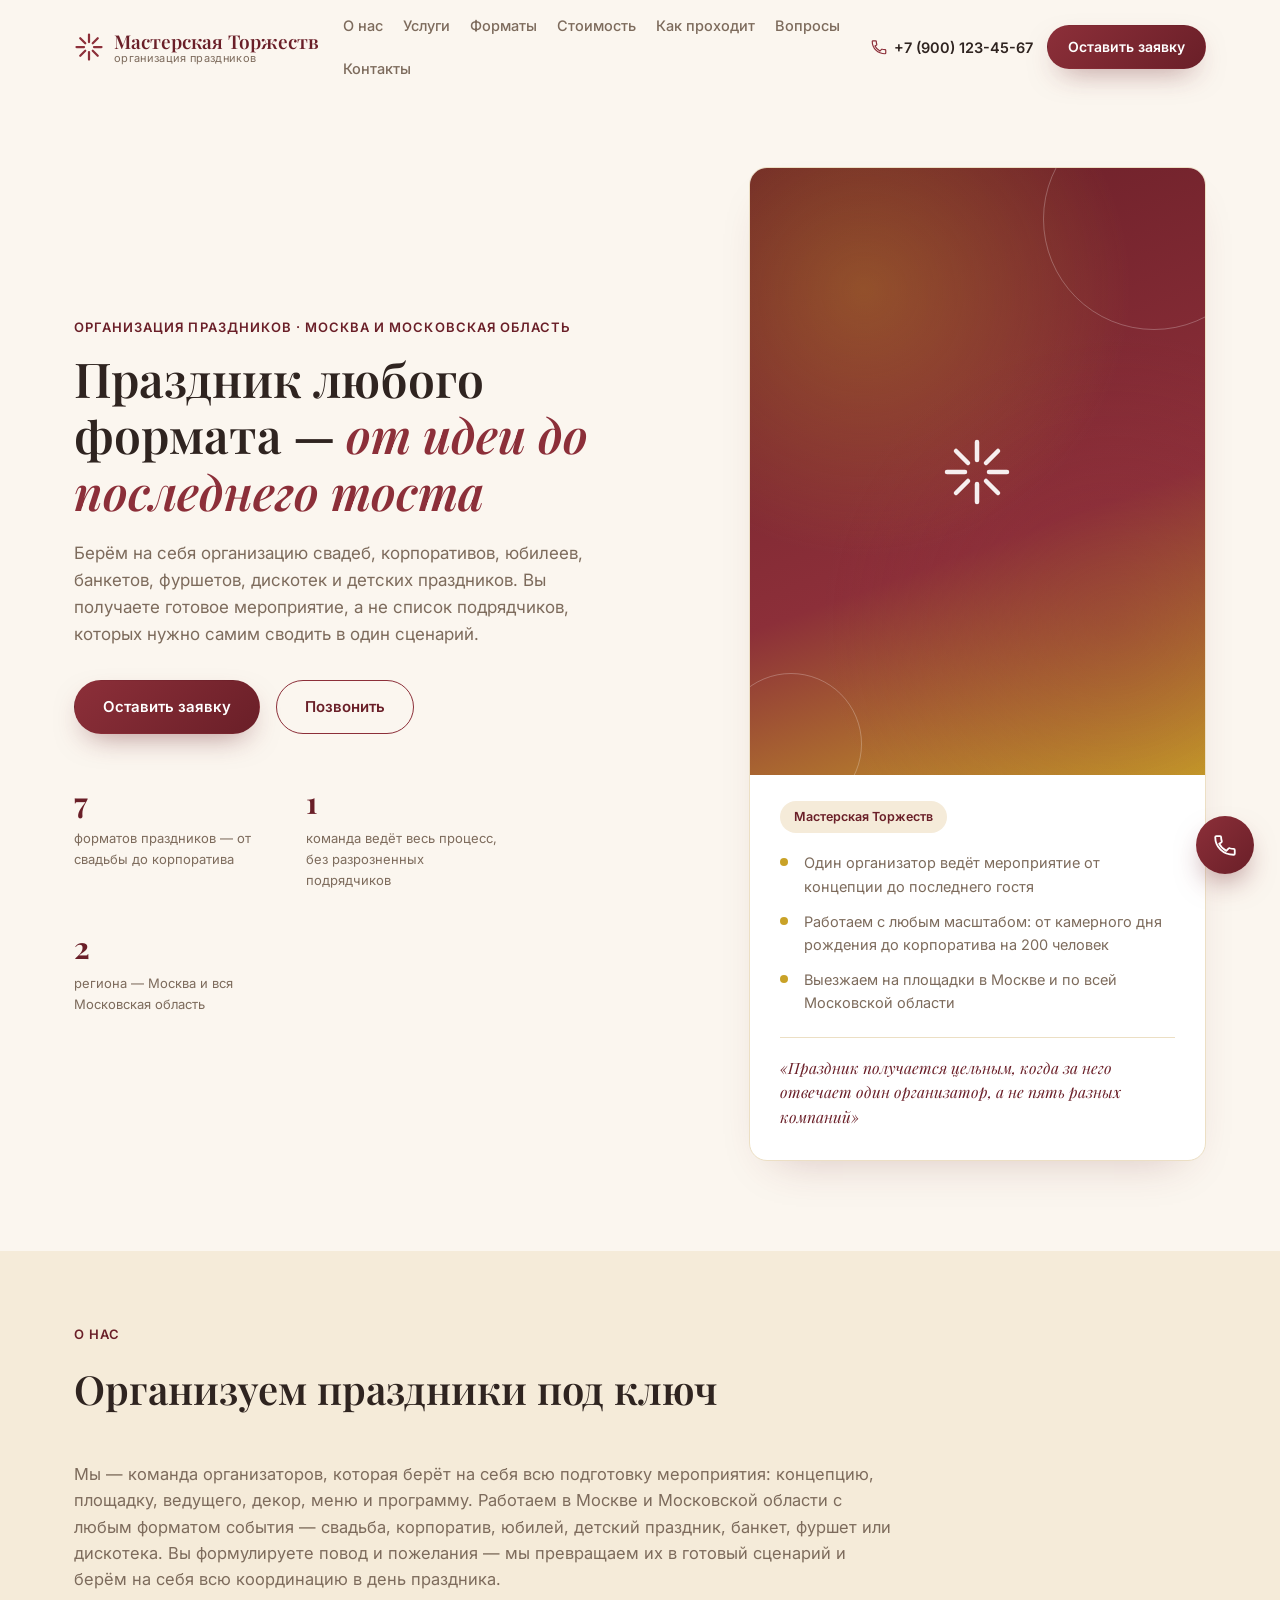
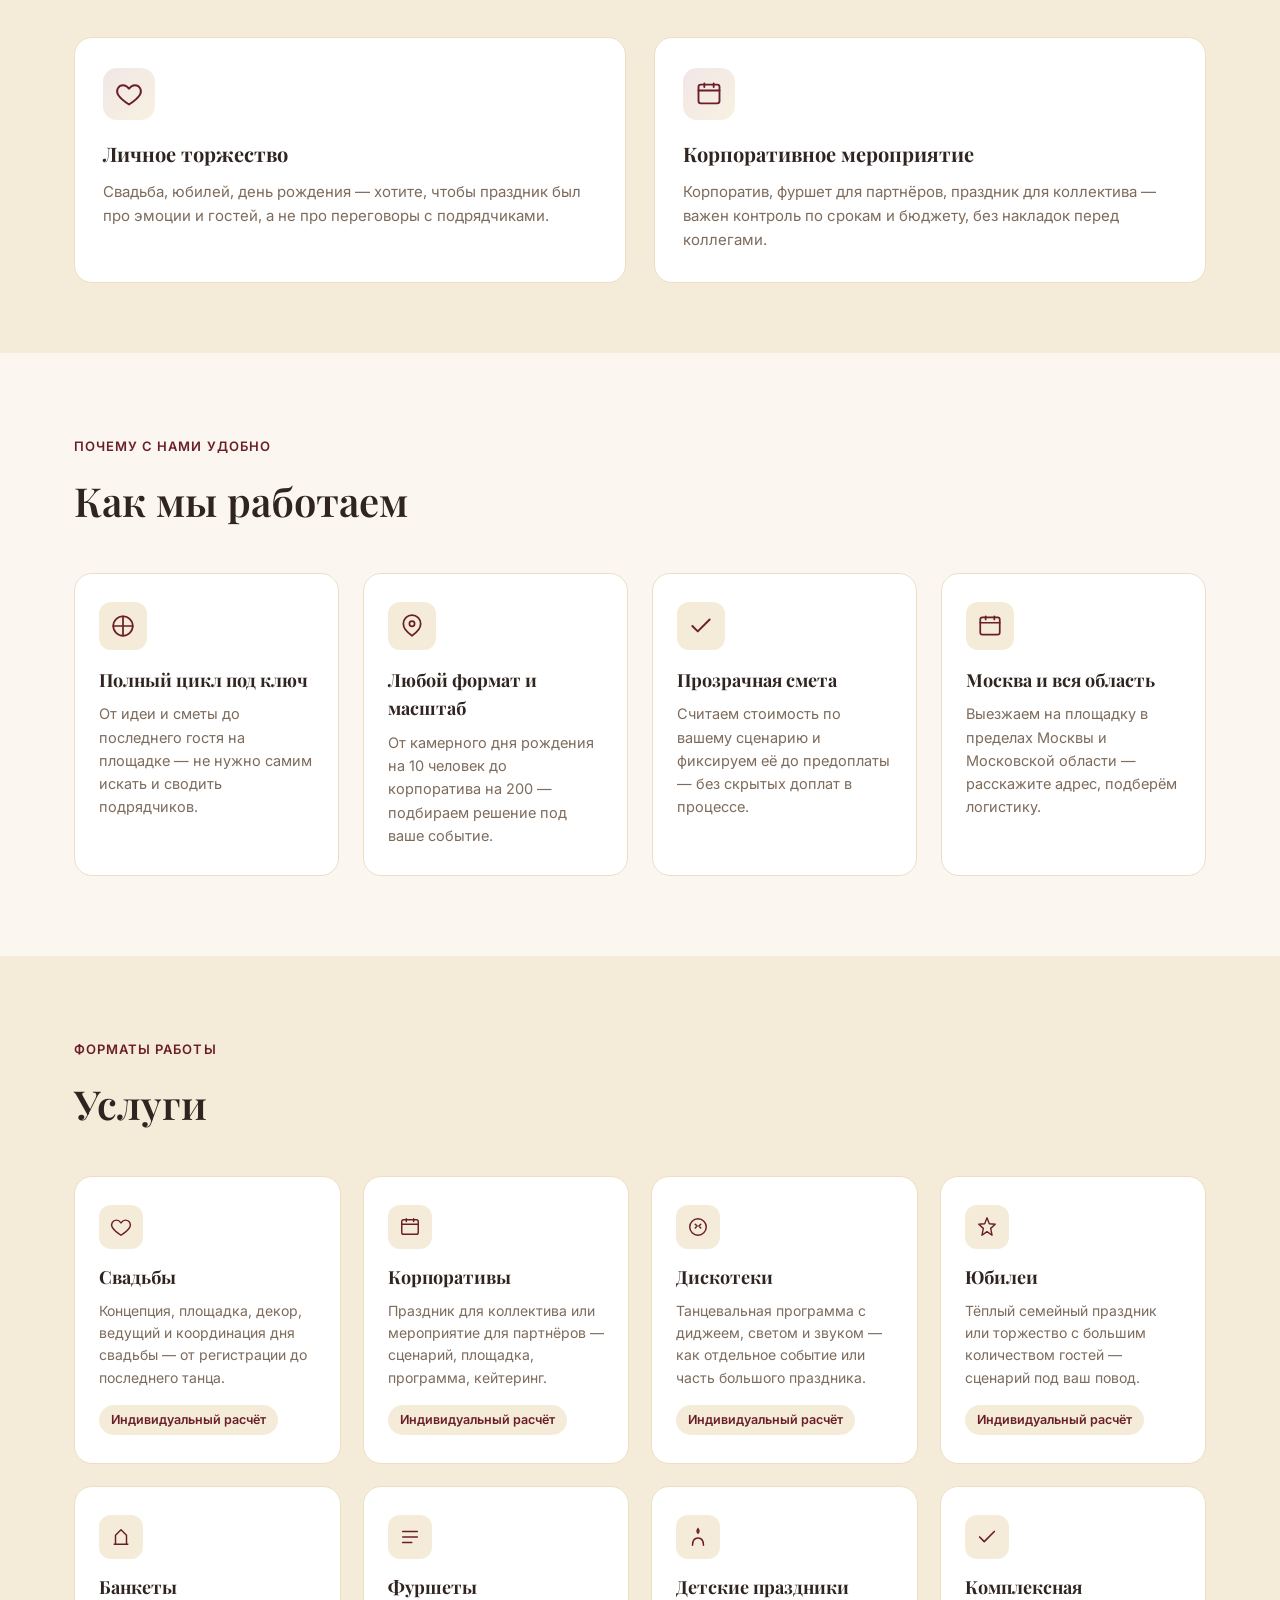
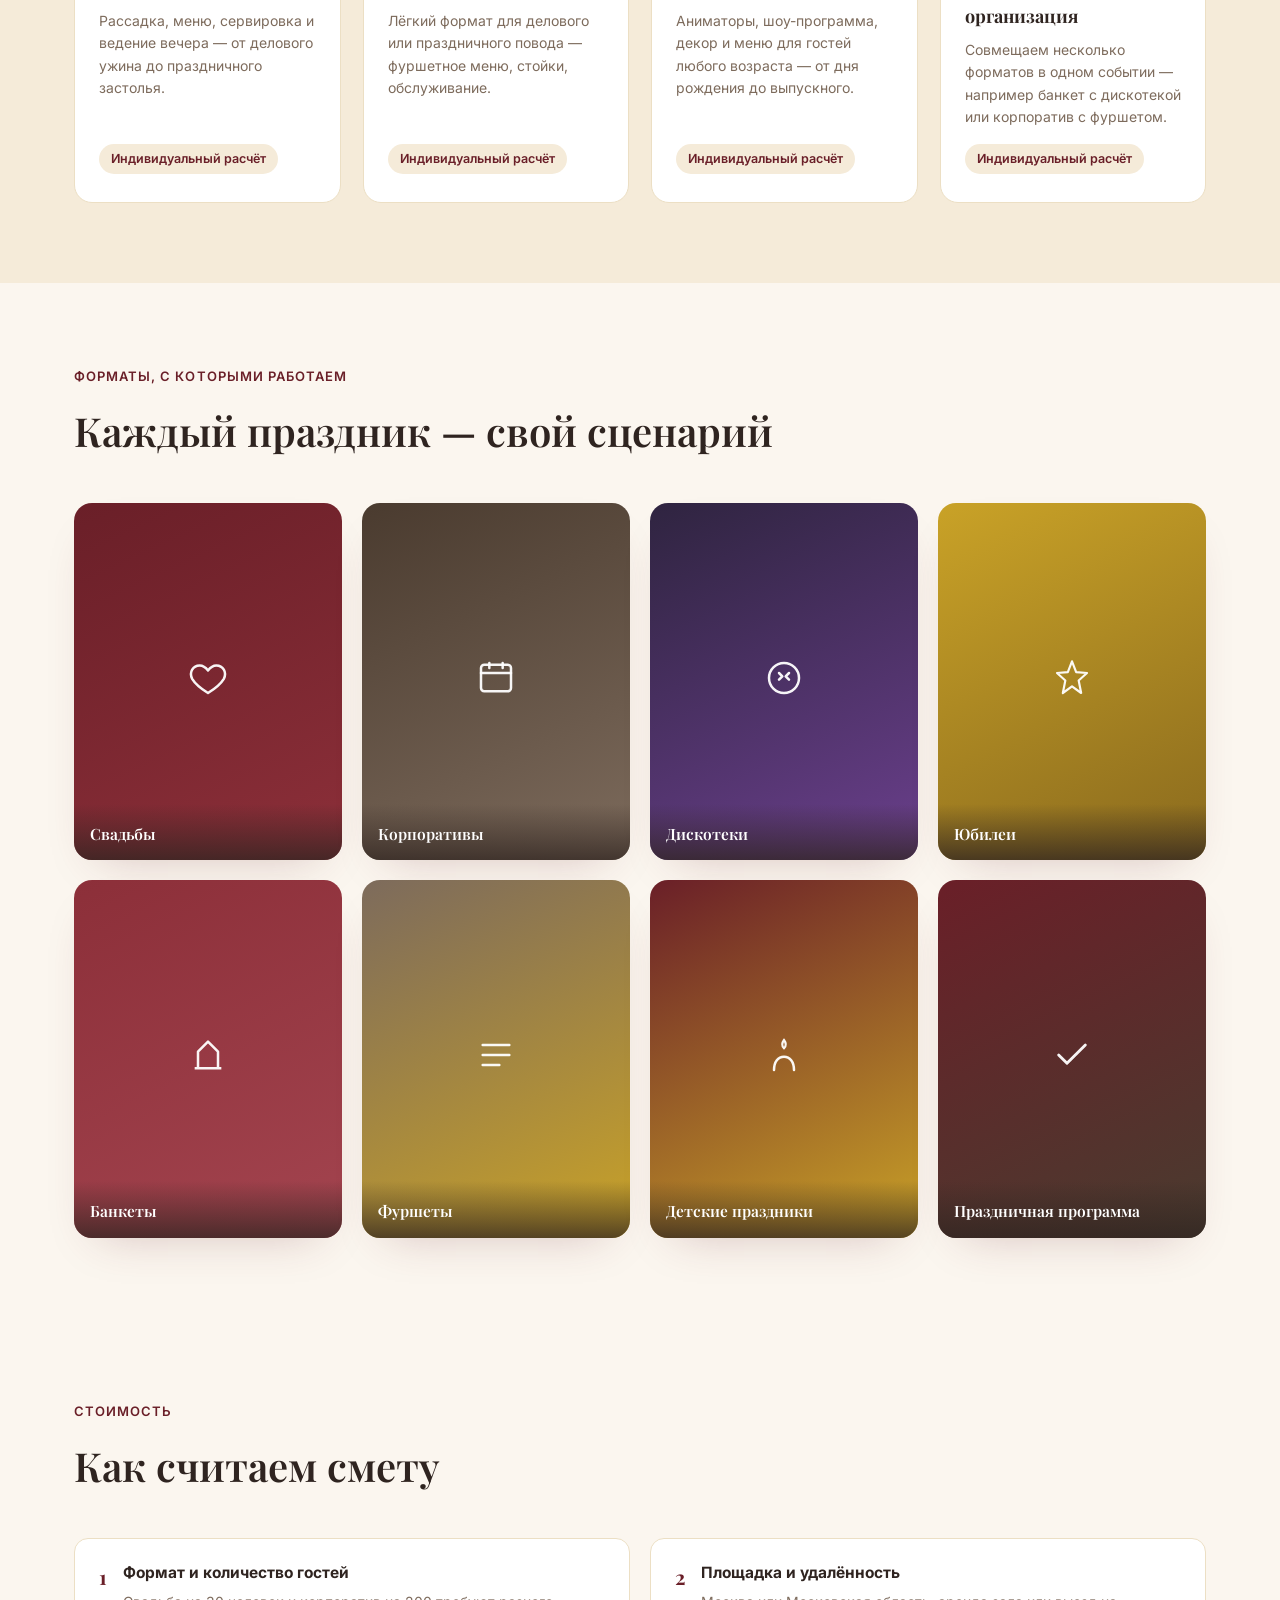
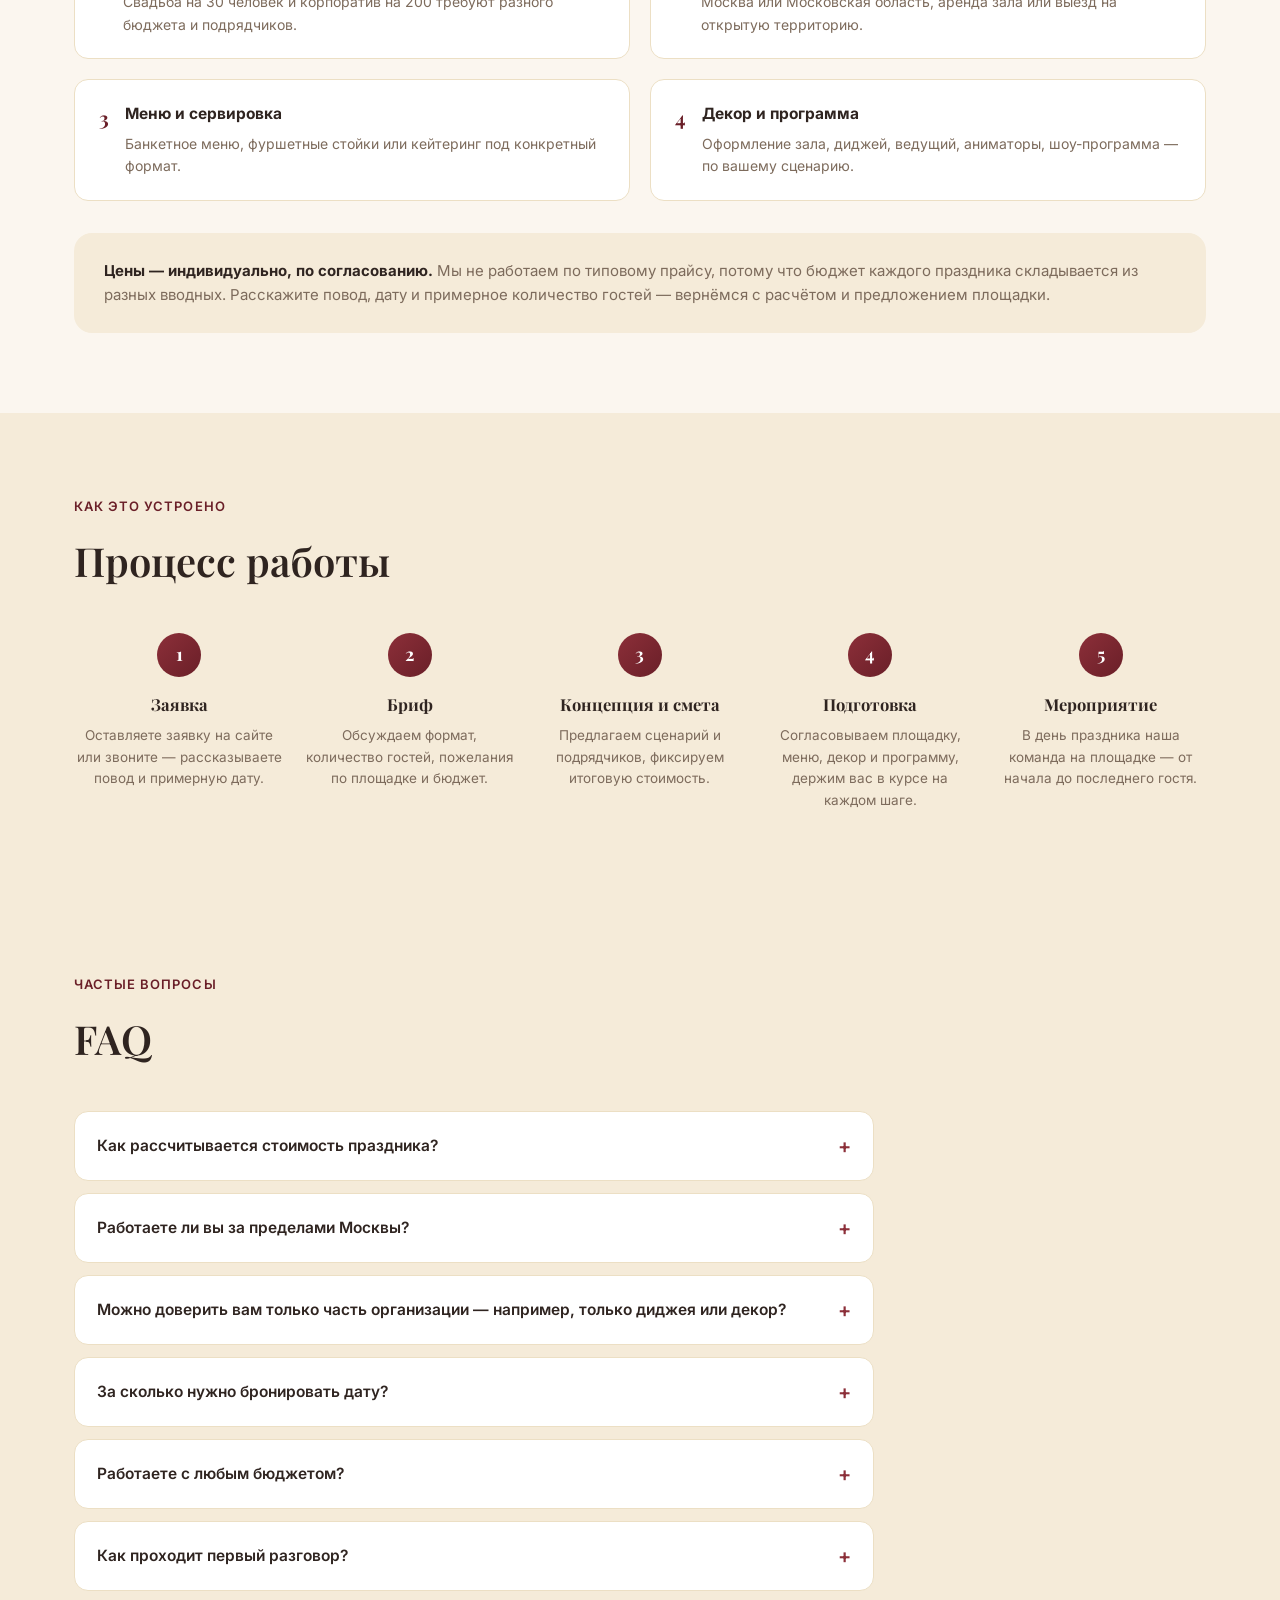
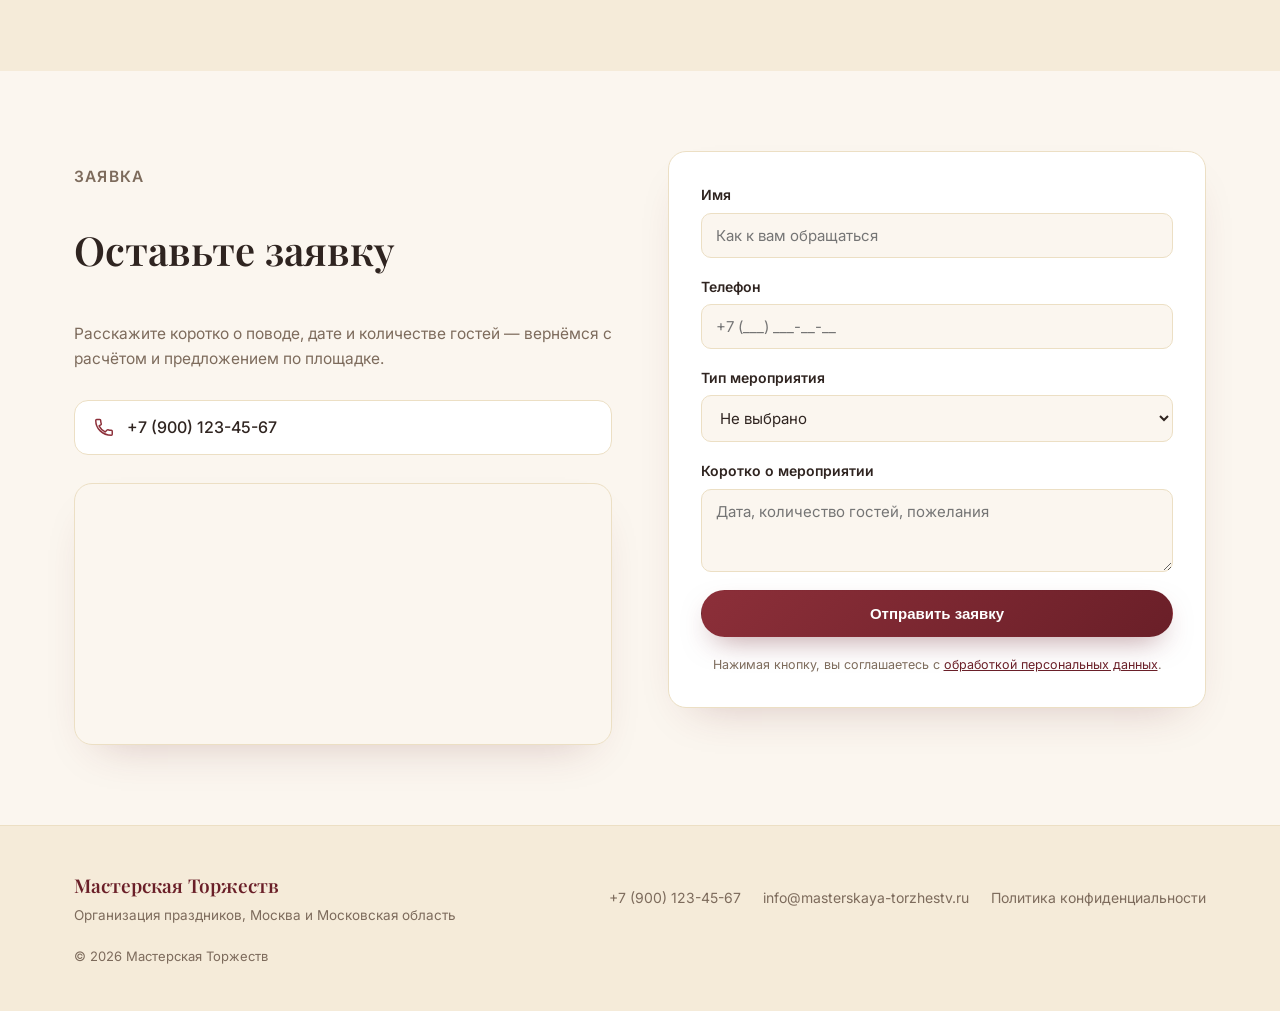
==== commit 030d4de5: "fix: replace loremflickr photos with SVG art panels (service returning 401)" ====
--- a/index.html
+++ b/index.html
@@ -72,7 +72,9 @@
         </div>
       </div>
       <div class="hero__card">
-        <img src="https://loremflickr.com/600/800/eventplanning,decoration/all?lock=61" alt="Декор праздничного мероприятия" class="hero__card-photo">
+        <div class="hero__card-art">
+          <svg width="72" height="72" viewBox="0 0 24 24" fill="none"><path d="M12 2v6M12 16v6M2 12h6M16 12h6M5 5l4 4M15 15l4 4M19 5l-4 4M9 15l-4 4" stroke="currentColor" stroke-width="1.5" stroke-linecap="round"/></svg>
+        </div>
         <div class="hero__card-body">
           <div class="hero__card-badge">Мастерская Торжеств</div>
           <ul class="hero__card-list">
@@ -214,14 +216,38 @@
       <p class="section-eyebrow">Форматы, с которыми работаем</p>
       <h2 class="section-title">Каждый праздник — свой сценарий</h2>
       <div class="formats__grid">
-        <div class="format-card"><img src="https://loremflickr.com/500/650/wedding,bride/all?lock=21" alt="Свадьба"><span class="format-card__label">Свадьбы</span></div>
-        <div class="format-card"><img src="https://loremflickr.com/500/650/conference,event/all?lock=33" alt="Корпоратив"><span class="format-card__label">Корпоративы</span></div>
-        <div class="format-card"><img src="https://loremflickr.com/500/650/nightclub,lights/all?lock=27" alt="Дискотека"><span class="format-card__label">Дискотеки</span></div>
-        <div class="format-card"><img src="https://loremflickr.com/500/650/birthday,balloons/all?lock=9" alt="Юбилей"><span class="format-card__label">Юбилеи</span></div>
-        <div class="format-card"><img src="https://loremflickr.com/500/650/banquet,dinner/all?lock=45" alt="Банкет"><span class="format-card__label">Банкеты</span></div>
-        <div class="format-card"><img src="https://loremflickr.com/500/650/buffet,catering/all?lock=19" alt="Фуршет"><span class="format-card__label">Фуршеты</span></div>
-        <div class="format-card"><img src="https://loremflickr.com/500/650/kids,party/all?lock=6" alt="Детский праздник"><span class="format-card__label">Детские праздники</span></div>
-        <div class="format-card"><img src="https://loremflickr.com/500/650/celebration,party/all?lock=42" alt="Праздничная программа"><span class="format-card__label">Праздничная программа</span></div>
+        <div class="format-card format-card--1">
+          <span class="format-card__icon"><svg width="40" height="40" viewBox="0 0 24 24" fill="none"><path d="M12 21s-7-4.35-9.5-8.5C.5 8.5 3 4.5 7 4.5c2 0 3.5 1 5 3 1.5-2 3-3 5-3 4 0 6.5 4 4.5 8-2.5 4.15-9.5 8.5-9.5 8.5z" stroke="currentColor" stroke-width="1.5" stroke-linejoin="round"/></svg></span>
+          <span class="format-card__label">Свадьбы</span>
+        </div>
+        <div class="format-card format-card--2">
+          <span class="format-card__icon"><svg width="40" height="40" viewBox="0 0 24 24" fill="none"><rect x="3" y="4" width="18" height="16" rx="2" stroke="currentColor" stroke-width="1.5"/><path d="M3 9h18M8 3v3M16 3v3" stroke="currentColor" stroke-width="1.5" stroke-linecap="round"/></svg></span>
+          <span class="format-card__label">Корпоративы</span>
+        </div>
+        <div class="format-card format-card--3">
+          <span class="format-card__icon"><svg width="40" height="40" viewBox="0 0 24 24" fill="none"><circle cx="12" cy="12" r="9" stroke="currentColor" stroke-width="1.5"/><path d="M9 9l2 2-2 2M15 9l-2 2 2 2" stroke="currentColor" stroke-width="1.5" stroke-linecap="round" stroke-linejoin="round"/></svg></span>
+          <span class="format-card__label">Дискотеки</span>
+        </div>
+        <div class="format-card format-card--4">
+          <span class="format-card__icon"><svg width="40" height="40" viewBox="0 0 24 24" fill="none"><path d="M12 2l2.5 6.5L21 9l-5 4.5L17.5 21 12 17l-5.5 4L8 13.5 3 9l6.5-.5L12 2Z" stroke="currentColor" stroke-width="1.3" stroke-linejoin="round"/></svg></span>
+          <span class="format-card__label">Юбилеи</span>
+        </div>
+        <div class="format-card format-card--5">
+          <span class="format-card__icon"><svg width="40" height="40" viewBox="0 0 24 24" fill="none"><path d="M4 20h16M6 20V10l6-6 6 6v10" stroke="currentColor" stroke-width="1.5" stroke-linejoin="round"/></svg></span>
+          <span class="format-card__label">Банкеты</span>
+        </div>
+        <div class="format-card format-card--6">
+          <span class="format-card__icon"><svg width="40" height="40" viewBox="0 0 24 24" fill="none"><path d="M4 6h16M4 12h16M4 18h10" stroke="currentColor" stroke-width="1.5" stroke-linecap="round"/></svg></span>
+          <span class="format-card__label">Фуршеты</span>
+        </div>
+        <div class="format-card format-card--7">
+          <span class="format-card__icon"><svg width="40" height="40" viewBox="0 0 24 24" fill="none"><path d="M12 3c1.5 2 1.5 3.5 0 5-1.5-1.5-1.5-3 0-5Z" stroke="currentColor" stroke-width="1.3"/><path d="M6 21c0-5 2.5-8 6-8s6 3 6 8" stroke="currentColor" stroke-width="1.5" stroke-linecap="round"/></svg></span>
+          <span class="format-card__label">Детские праздники</span>
+        </div>
+        <div class="format-card format-card--8">
+          <span class="format-card__icon"><svg width="40" height="40" viewBox="0 0 24 24" fill="none"><path d="M4 12l5 5L20 6" stroke="currentColor" stroke-width="1.7" stroke-linecap="round" stroke-linejoin="round"/></svg></span>
+          <span class="format-card__label">Праздничная программа</span>
+        </div>
       </div>
     </div>
   </section>
--- a/styles.css
+++ b/styles.css
@@ -154,6 +154,28 @@
   object-fit: cover;
   object-position: center;
 }
+.hero__card-art {
+  width: 100%;
+  aspect-ratio: 3 / 4;
+  background:
+    radial-gradient(circle at 25% 20%, rgba(201,162,39,0.35), transparent 45%),
+    radial-gradient(circle at 80% 75%, rgba(140,47,57,0.28), transparent 50%),
+    linear-gradient(160deg, var(--accent-dark), var(--accent) 60%, var(--gold));
+  display: flex;
+  align-items: center;
+  justify-content: center;
+  position: relative;
+  overflow: hidden;
+}
+.hero__card-art svg { color: rgba(255,255,255,0.92); }
+.hero__card-art::before, .hero__card-art::after {
+  content: "";
+  position: absolute;
+  border-radius: 50%;
+  border: 1.5px solid rgba(255,255,255,0.25);
+}
+.hero__card-art::before { width: 220px; height: 220px; top: -60px; right: -60px; }
+.hero__card-art::after { width: 140px; height: 140px; bottom: -40px; left: -30px; }
 .hero__card-body { padding: 26px 30px 30px; }
 .hero__card-badge {
   display: inline-block;
@@ -304,18 +326,36 @@
 /* FORMATS GALLERY */
 .formats { padding: 80px 0; }
 .formats__grid { display: grid; grid-template-columns: repeat(4, 1fr); gap: 20px; }
-.format-card { position: relative; border-radius: var(--radius); overflow: hidden; aspect-ratio: 3/4; box-shadow: var(--shadow); }
-.format-card img { width: 100%; height: 100%; object-fit: cover; transition: transform 0.4s ease; }
-.format-card:hover img { transform: scale(1.06); }
+.format-card {
+  position: relative;
+  border-radius: var(--radius);
+  overflow: hidden;
+  aspect-ratio: 3/4;
+  box-shadow: var(--shadow);
+  display: flex;
+  align-items: center;
+  justify-content: center;
+  transition: transform 0.3s ease;
+}
+.format-card:hover { transform: translateY(-4px); }
+.format-card__icon { color: rgba(255,255,255,0.95); }
 .format-card__label {
   position: absolute; left: 0; right: 0; bottom: 0;
   padding: 18px 16px 14px;
-  background: linear-gradient(0deg, rgba(47,36,32,0.82), rgba(47,36,32,0));
+  background: linear-gradient(0deg, rgba(47,36,32,0.75), rgba(47,36,32,0));
   color: #fff;
   font-family: var(--font-head);
   font-size: 15.5px;
   font-weight: 600;
 }
+.format-card--1 { background: linear-gradient(155deg, var(--accent-dark), var(--accent)); }
+.format-card--2 { background: linear-gradient(155deg, #4a3b2f, #7d6b5c); }
+.format-card--3 { background: linear-gradient(155deg, #2f2440, #6a3f8c); }
+.format-card--4 { background: linear-gradient(155deg, var(--gold), #8a6a1e); }
+.format-card--5 { background: linear-gradient(155deg, var(--accent), #a3444f); }
+.format-card--6 { background: linear-gradient(155deg, #7d6b5c, var(--gold)); }
+.format-card--7 { background: linear-gradient(155deg, #6a1f28, var(--gold)); }
+.format-card--8 { background: linear-gradient(155deg, var(--accent-dark), #4a3b2f); }
 
 /* FAQ */
 .faq { padding: 80px 0; background: var(--bg-alt); }
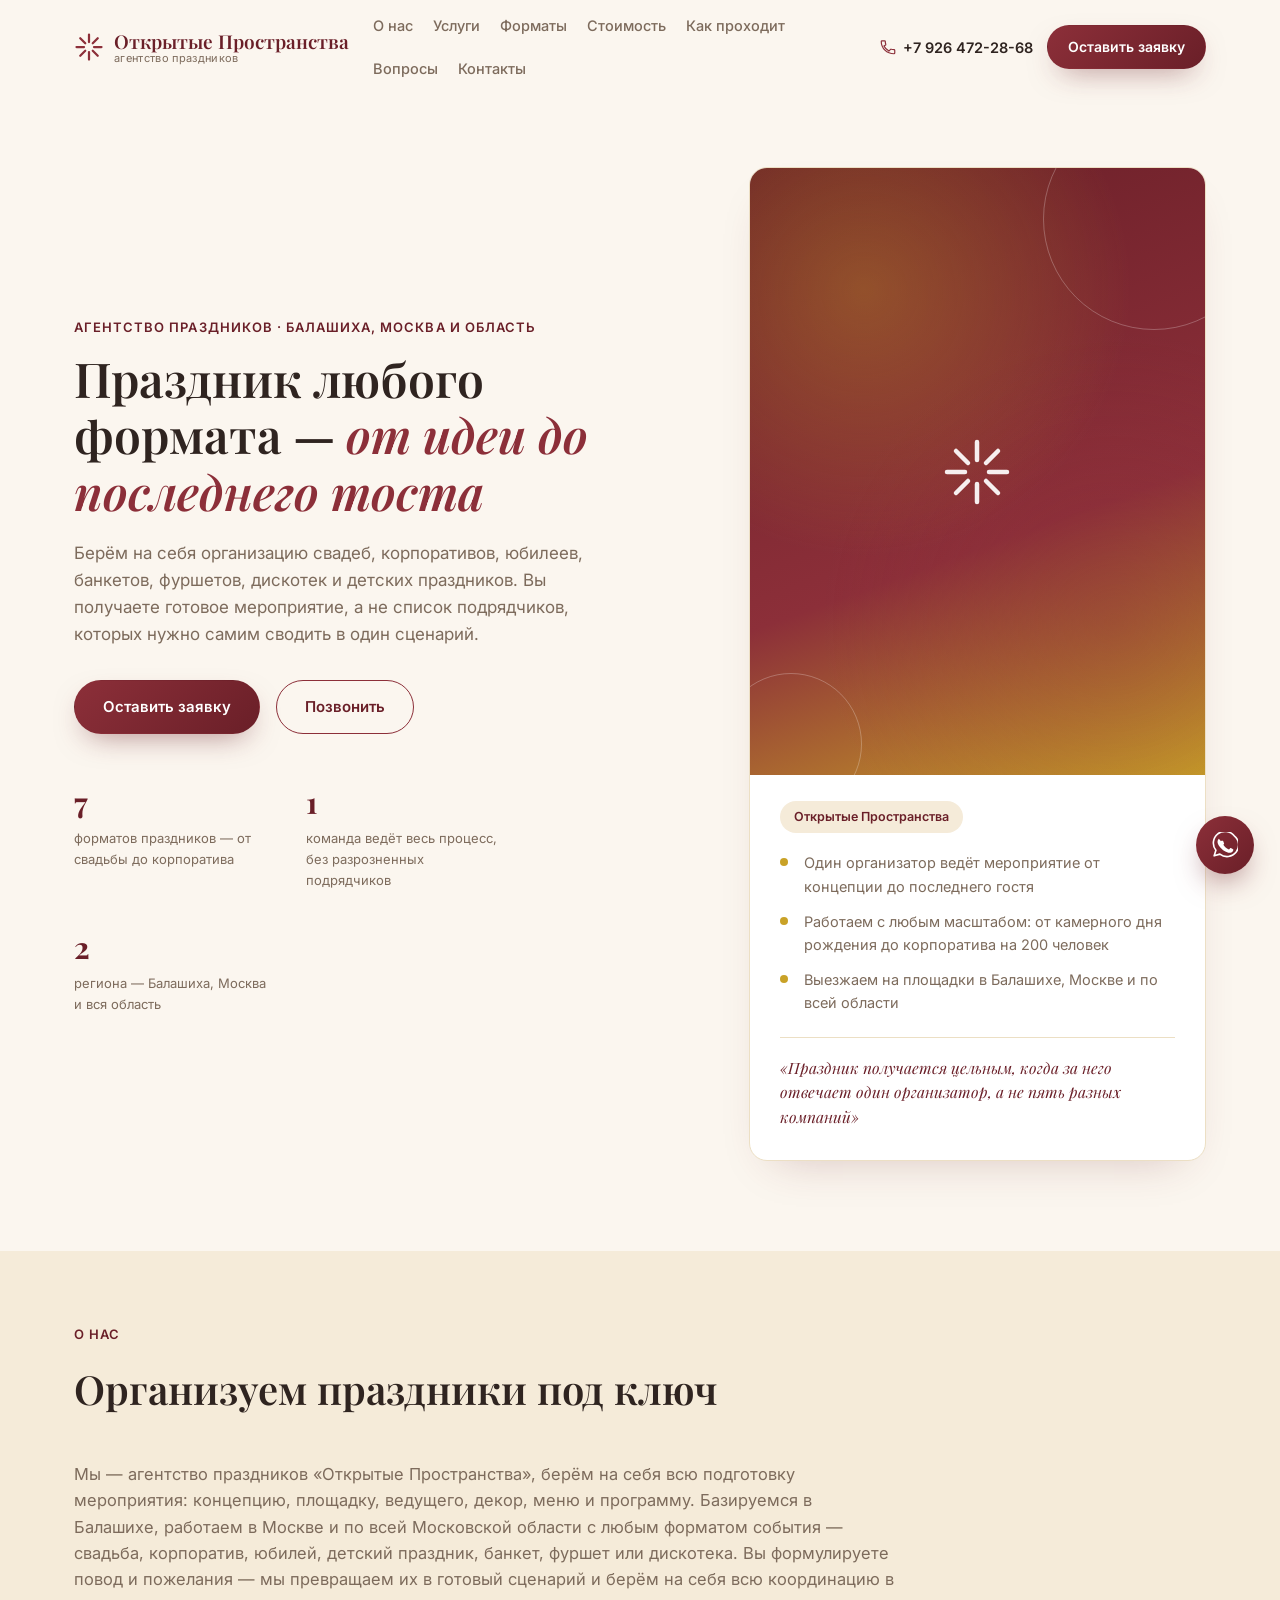
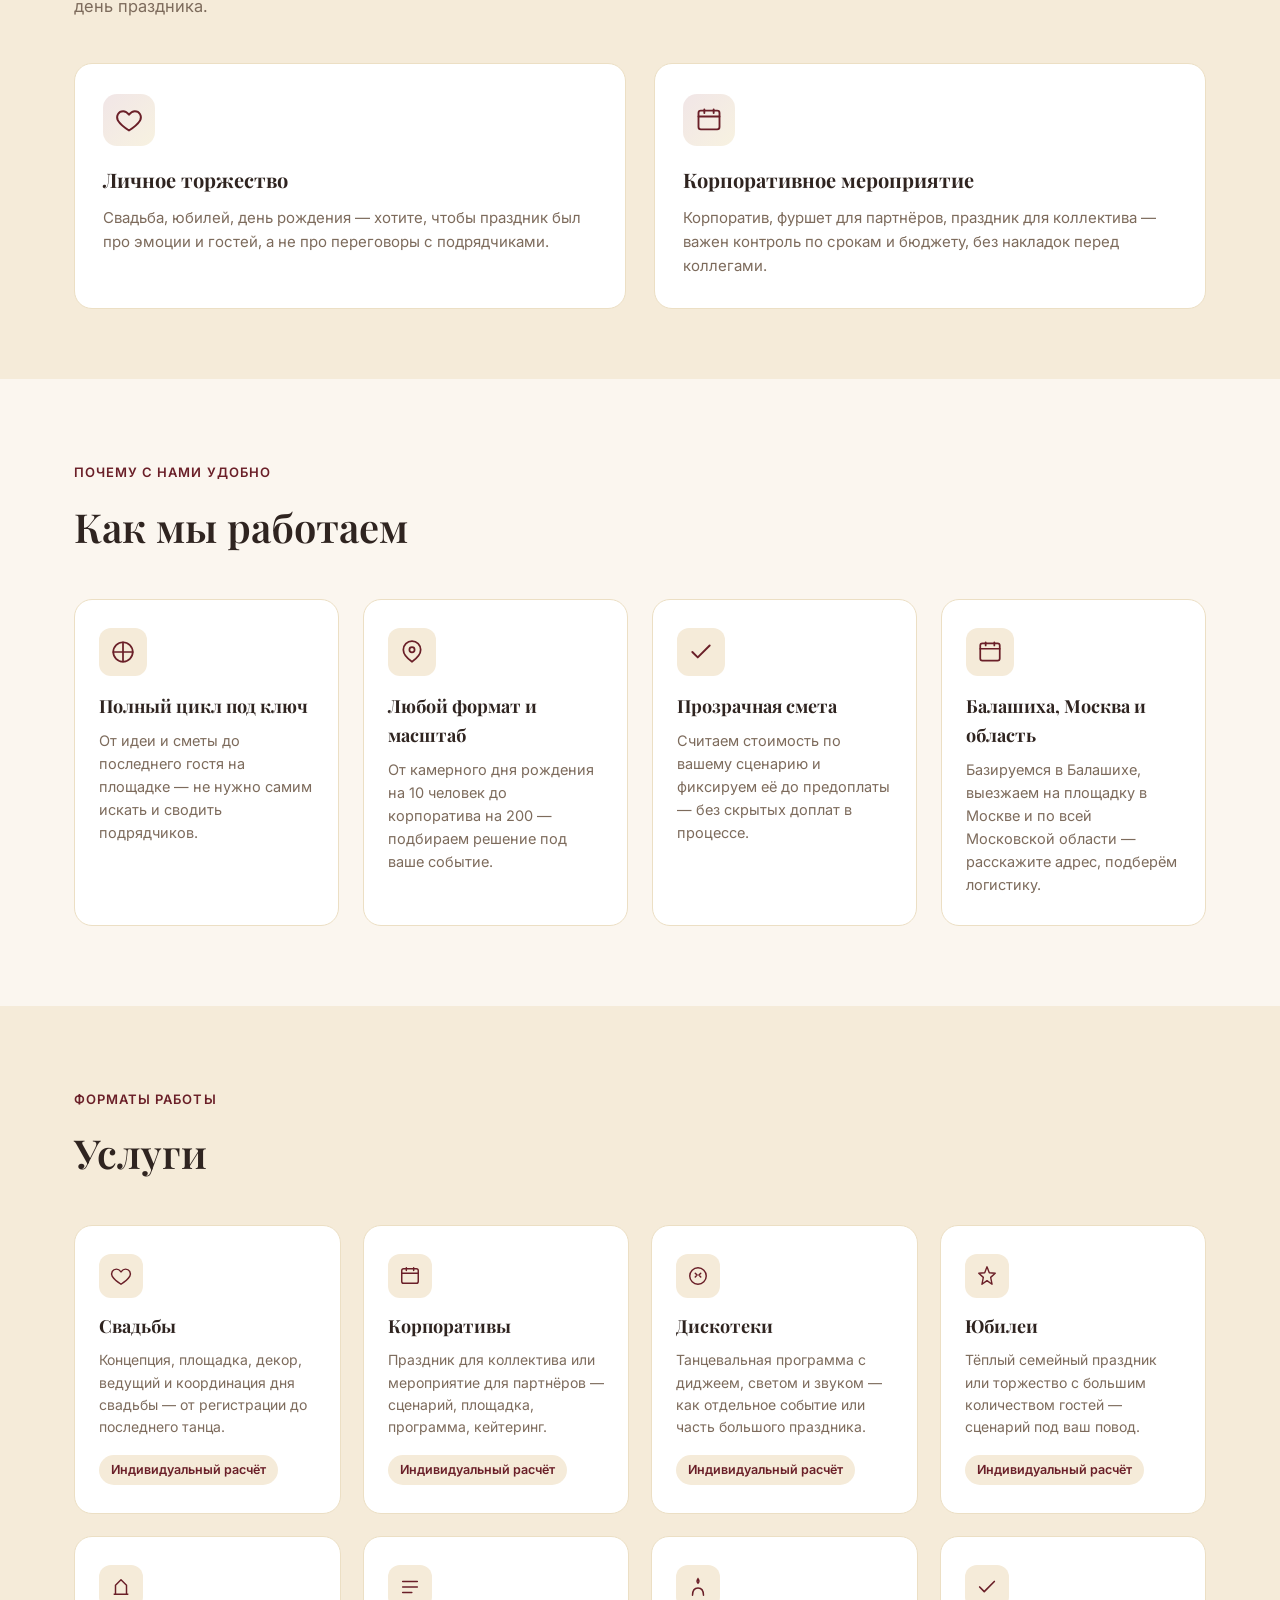
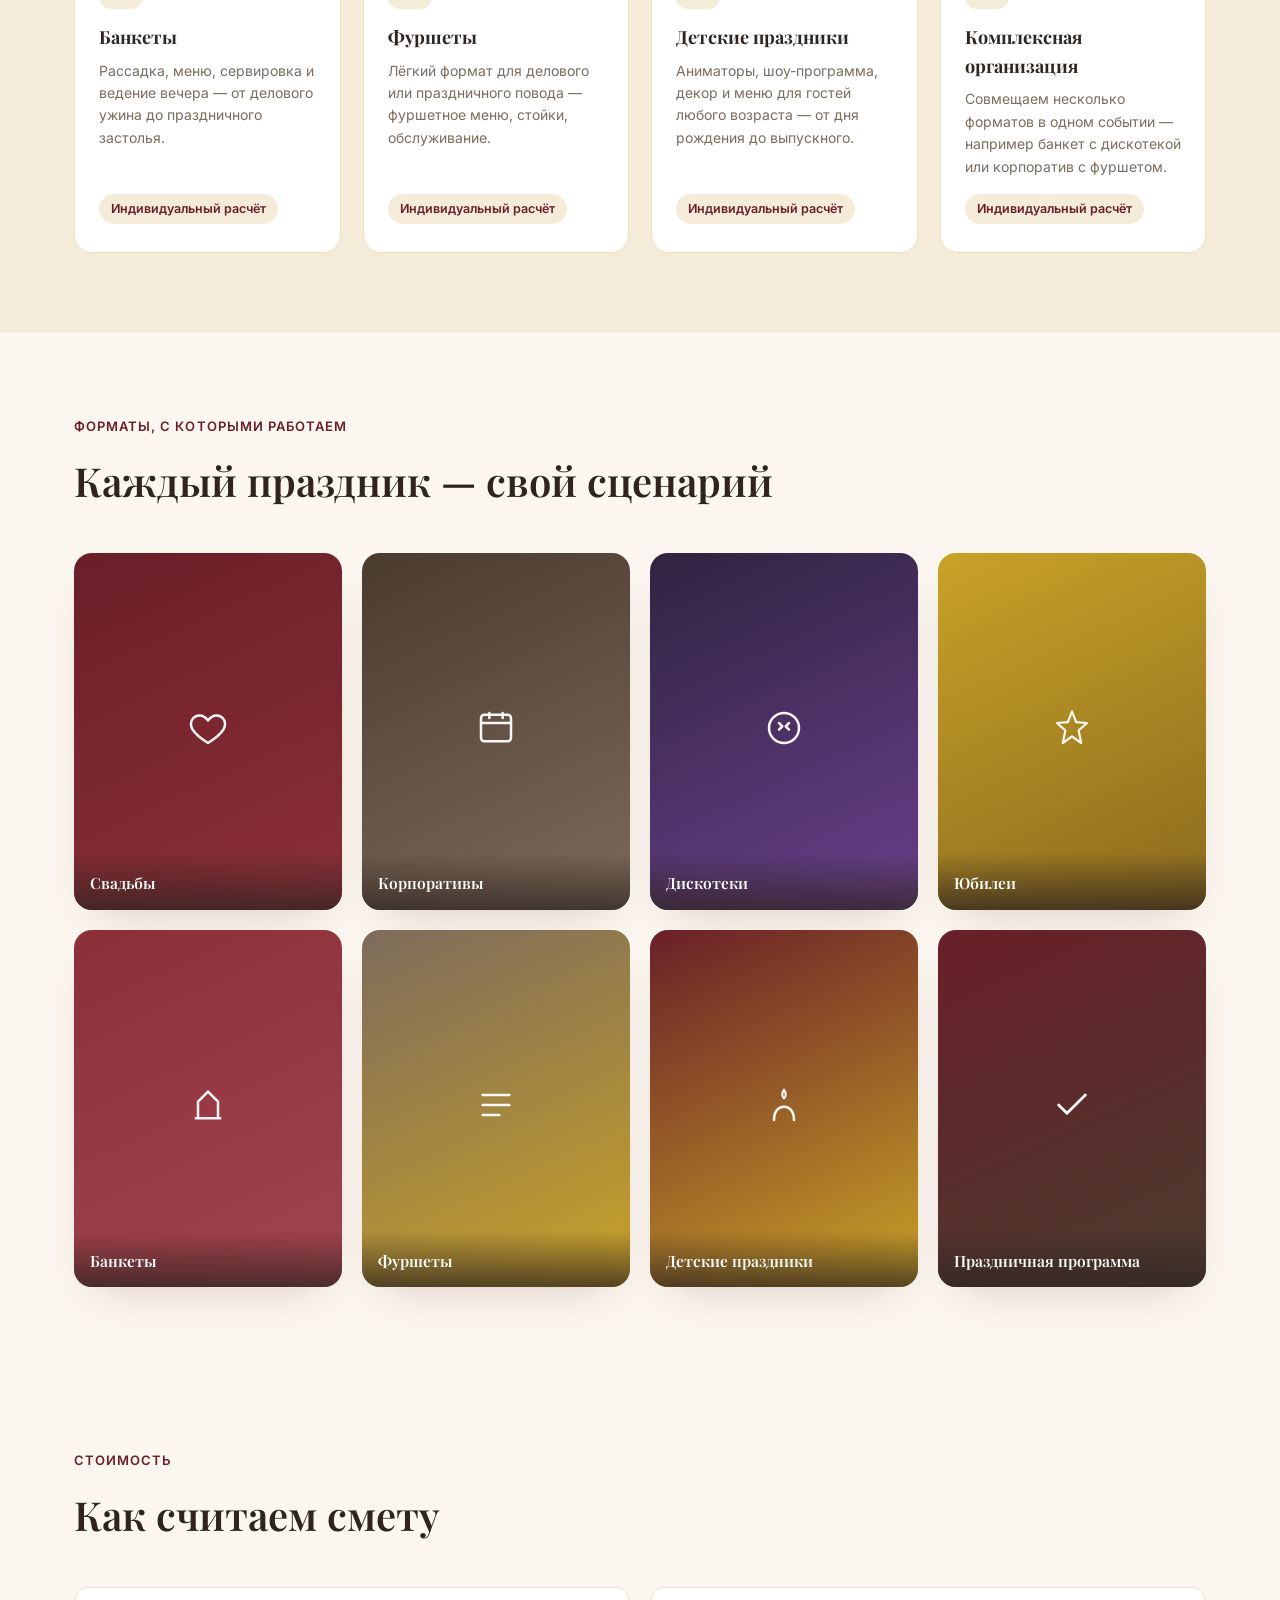
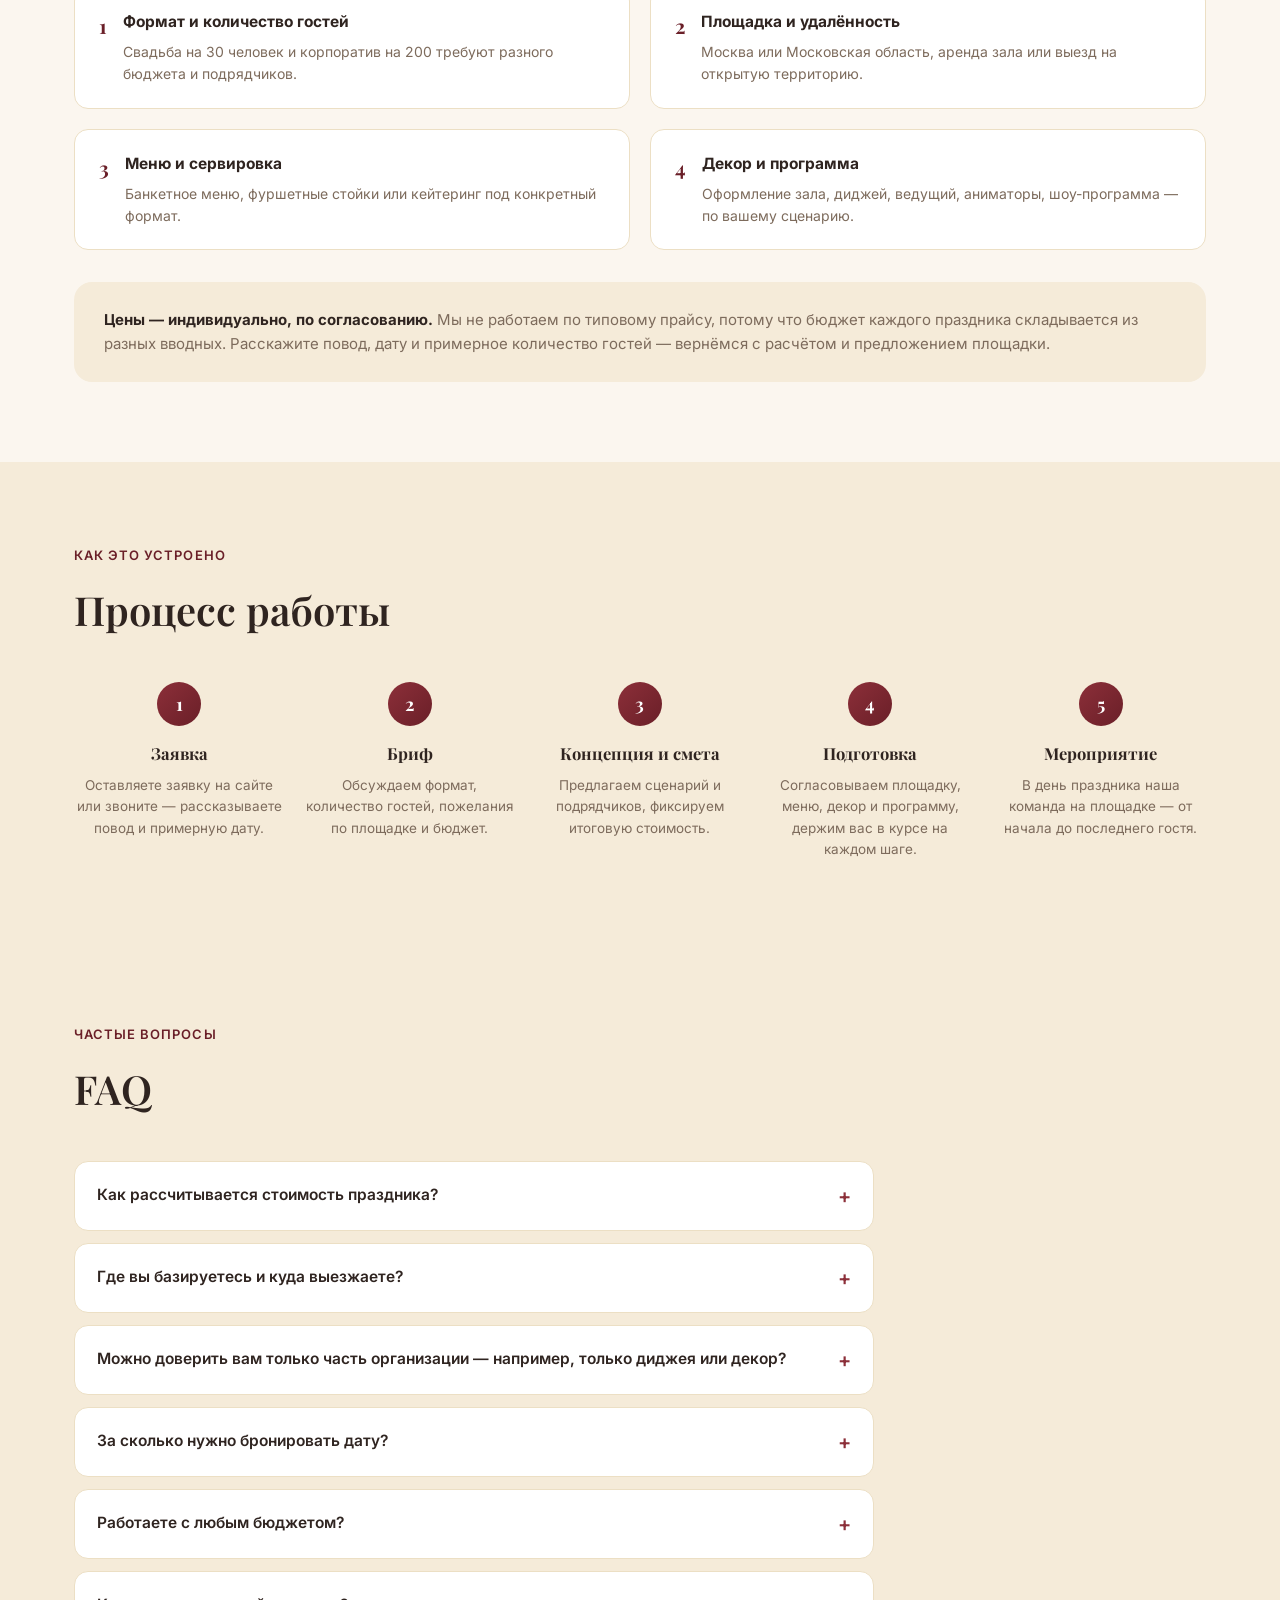
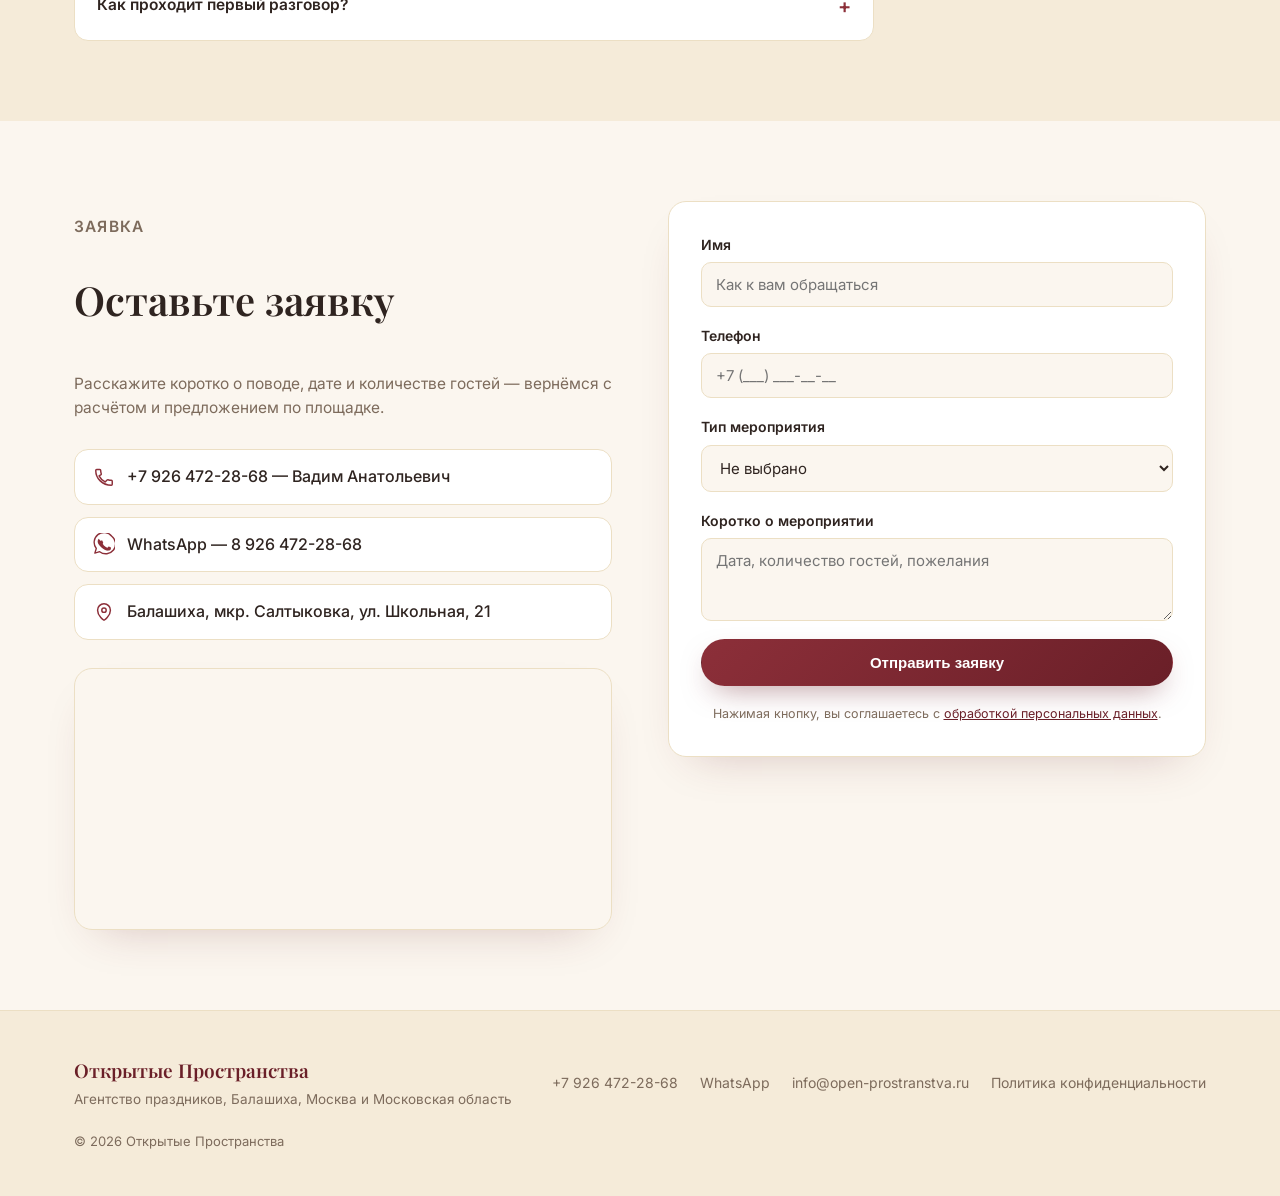
==== commit 5e14f0c4: "update: real brand (Открытые Пространства), contact info, address, WhatsApp" ====
--- a/index.html
+++ b/index.html
@@ -3,8 +3,8 @@
 <head>
 <meta charset="UTF-8">
 <meta name="viewport" content="width=device-width, initial-scale=1.0">
-<title>Мастерская Торжеств — организация праздников в Москве и МО</title>
-<meta name="description" content="Организация свадеб, корпоративов, юбилеев, банкетов, фуршетов, дискотек и детских праздников под ключ. Москва и Московская область. Одна команда ведёт мероприятие от идеи до последнего гостя.">
+<title>Открытые Пространства — агентство праздников в Балашихе и МО</title>
+<meta name="description" content="Организация свадеб, корпоративов, юбилеев, банкетов, фуршетов, дискотек и детских праздников под ключ. Балашиха, Москва и Московская область. Одна команда ведёт мероприятие от идеи до последнего гостя.">
 <link rel="preconnect" href="https://fonts.googleapis.com">
 <link rel="preconnect" href="https://fonts.gstatic.com" crossorigin>
 <link href="https://fonts.googleapis.com/css2?family=Playfair+Display:wght@500;600;700&family=Inter:wght@400;500;600;700;800&display=swap" rel="stylesheet">
@@ -17,8 +17,8 @@
     <a href="#top" class="logo">
       <svg class="logo__icon" width="30" height="30" viewBox="0 0 24 24" fill="none"><path d="M12 2v6M12 16v6M2 12h6M16 12h6M5 5l4 4M15 15l4 4M19 5l-4 4M9 15l-4 4" stroke="currentColor" stroke-width="1.8" stroke-linecap="round"/></svg>
       <span class="logo__text">
-        <span class="logo__main">Мастерская Торжеств</span>
-        <span class="logo__suffix">организация праздников</span>
+        <span class="logo__main">Открытые Пространства</span>
+        <span class="logo__suffix">агентство праздников</span>
       </span>
     </a>
     <nav class="nav" id="nav">
@@ -31,9 +31,9 @@
       <a href="#contact">Контакты</a>
     </nav>
     <div class="header__actions">
-      <a href="tel:+79001234567" class="header__phone">
+      <a href="tel:+79264722868" class="header__phone">
         <svg width="18" height="18" viewBox="0 0 24 24" fill="none"><path d="M6.6 10.8c1.4 2.8 3.8 5.1 6.6 6.6l2.2-2.2c.3-.3.7-.4 1-.2 1.1.4 2.3.6 3.6.6.6 0 1 .4 1 1V20c0 .6-.4 1-1 1C10.3 21 3 13.7 3 4.8c0-.6.4-1 1-1h3.4c.6 0 1 .4 1 1 0 1.3.2 2.5.6 3.6.1.4 0 .8-.2 1L6.6 10.8Z" stroke="currentColor" stroke-width="1.6" stroke-linejoin="round"/></svg>
-        <span>+7 (900) 123-45-67</span>
+        <span>+7 926 472-28-68</span>
       </a>
       <a href="#form" class="btn btn--primary btn--sm">Оставить заявку</a>
     </div>
@@ -49,12 +49,12 @@
   <section class="hero">
     <div class="container hero__inner">
       <div class="hero__content">
-        <p class="eyebrow">Организация праздников · Москва и Московская область</p>
+        <p class="eyebrow">Агентство праздников · Балашиха, Москва и область</p>
         <h1>Праздник любого формата — <span>от идеи до последнего тоста</span></h1>
         <p class="hero__lead">Берём на себя организацию свадеб, корпоративов, юбилеев, банкетов, фуршетов, дискотек и детских праздников. Вы получаете готовое мероприятие, а не список подрядчиков, которых нужно самим сводить в один сценарий.</p>
         <div class="hero__cta">
           <a href="#form" class="btn btn--primary">Оставить заявку</a>
-          <a href="tel:+79001234567" class="btn btn--ghost">Позвонить</a>
+          <a href="tel:+79264722868" class="btn btn--ghost">Позвонить</a>
         </div>
         <div class="hero__stats">
           <div class="stat">
@@ -67,7 +67,7 @@
           </div>
           <div class="stat">
             <span class="stat__num">2</span>
-            <span class="stat__label">региона — Москва и вся Московская область</span>
+            <span class="stat__label">региона — Балашиха, Москва и вся область</span>
           </div>
         </div>
       </div>
@@ -76,11 +76,11 @@
           <svg width="72" height="72" viewBox="0 0 24 24" fill="none"><path d="M12 2v6M12 16v6M2 12h6M16 12h6M5 5l4 4M15 15l4 4M19 5l-4 4M9 15l-4 4" stroke="currentColor" stroke-width="1.5" stroke-linecap="round"/></svg>
         </div>
         <div class="hero__card-body">
-          <div class="hero__card-badge">Мастерская Торжеств</div>
+          <div class="hero__card-badge">Открытые Пространства</div>
           <ul class="hero__card-list">
             <li>Один организатор ведёт мероприятие от концепции до последнего гостя</li>
             <li>Работаем с любым масштабом: от камерного дня рождения до корпоратива на 200 человек</li>
-            <li>Выезжаем на площадки в Москве и по всей Московской области</li>
+            <li>Выезжаем на площадки в Балашихе, Москве и по всей области</li>
           </ul>
           <div class="hero__card-quote">«Праздник получается цельным, когда за него отвечает один организатор, а не пять разных компаний»</div>
         </div>
@@ -93,7 +93,7 @@
     <div class="container">
       <p class="section-eyebrow">О нас</p>
       <h2 class="section-title">Организуем праздники под ключ</h2>
-      <p class="about__text">Мы — команда организаторов, которая берёт на себя всю подготовку мероприятия: концепцию, площадку, ведущего, декор, меню и программу. Работаем в Москве и Московской области с любым форматом события — свадьба, корпоратив, юбилей, детский праздник, банкет, фуршет или дискотека. Вы формулируете повод и пожелания — мы превращаем их в готовый сценарий и берём на себя всю координацию в день праздника.</p>
+      <p class="about__text">Мы — агентство праздников «Открытые Пространства», берём на себя всю подготовку мероприятия: концепцию, площадку, ведущего, декор, меню и программу. Базируемся в Балашихе, работаем в Москве и по всей Московской области с любым форматом события — свадьба, корпоратив, юбилей, детский праздник, банкет, фуршет или дискотека. Вы формулируете повод и пожелания — мы превращаем их в готовый сценарий и берём на себя всю координацию в день праздника.</p>
 
       <div class="audience">
         <div class="audience__card">
@@ -145,8 +145,8 @@
           <div class="principle__icon">
             <svg width="26" height="26" viewBox="0 0 24 24" fill="none"><rect x="3" y="4" width="18" height="16" rx="2" stroke="currentColor" stroke-width="1.6"/><path d="M3 9h18M8 3v3M16 3v3" stroke="currentColor" stroke-width="1.6" stroke-linecap="round"/></svg>
           </div>
-          <h3>Москва и вся область</h3>
-          <p>Выезжаем на площадку в пределах Москвы и Московской области — расскажите адрес, подберём логистику.</p>
+          <h3>Балашиха, Москва и область</h3>
+          <p>Базируемся в Балашихе, выезжаем на площадку в Москве и по всей Московской области — расскажите адрес, подберём логистику.</p>
         </div>
       </div>
     </div>
@@ -325,8 +325,8 @@
           <p>Смета складывается из формата и числа гостей, площадки, меню, декора и программы. Фиксированного прайса нет — присылаем расчёт после короткого брифа по вашему событию.</p>
         </details>
         <details class="faq__item">
-          <summary>Работаете ли вы за пределами Москвы?</summary>
-          <p>Да, выезжаем по всей Московской области. Расскажите адрес площадки — учтём логистику в расчёте.</p>
+          <summary>Где вы базируетесь и куда выезжаете?</summary>
+          <p>Базируемся в Балашихе, выезжаем в Москву и по всей Московской области. Расскажите адрес площадки — учтём логистику в расчёте.</p>
         </details>
         <details class="faq__item">
           <summary>Можно доверить вам только часть организации — например, только диджея или декор?</summary>
@@ -356,13 +356,21 @@
         <h2 class="section-title">Оставьте заявку</h2>
         <p>Расскажите коротко о поводе, дате и количестве гостей — вернёмся с расчётом и предложением по площадке.</p>
         <div class="form-section__contacts">
-          <a href="tel:+79001234567" class="contact-card">
+          <a href="tel:+79264722868" class="contact-card">
             <svg width="22" height="22" viewBox="0 0 24 24" fill="none"><path d="M6.6 10.8c1.4 2.8 3.8 5.1 6.6 6.6l2.2-2.2c.3-.3.7-.4 1-.2 1.1.4 2.3.6 3.6.6.6 0 1 .4 1 1V20c0 .6-.4 1-1 1C10.3 21 3 13.7 3 4.8c0-.6.4-1 1-1h3.4c.6 0 1 .4 1 1 0 1.3.2 2.5.6 3.6.1.4 0 .8-.2 1L6.6 10.8Z" stroke="currentColor" stroke-width="1.6" stroke-linejoin="round"/></svg>
-            <span>+7 (900) 123-45-67</span>
+            <span>+7 926 472-28-68 — Вадим Анатольевич</span>
           </a>
+          <a href="https://wa.me/79264722868" target="_blank" rel="noopener" class="contact-card">
+            <svg width="22" height="22" viewBox="0 0 24 24" fill="none"><path d="M20.5 3.5A10.5 10.5 0 0 0 3.6 16.9L2 22l5.3-1.6A10.5 10.5 0 1 0 20.5 3.5Z" stroke="currentColor" stroke-width="1.5" stroke-linejoin="round"/><path d="M8.3 8.6c.2-.5.5-.5.8-.5h.6c.2 0 .5 0 .7.5.2.5.7 1.7.7 1.8.1.2.1.3 0 .5-.1.2-.2.3-.3.5-.2.2-.3.3-.1.6.2.3.9 1.4 1.9 2.3 1.3 1.2 2.4 1.5 2.7 1.7.3.2.5.1.6-.1.2-.2.7-.8.9-1 .2-.2.4-.2.6-.1l1.7.8c.2.1.4.2.5.3.1.2.1.9-.2 1.7-.3.8-1.6 1.5-2.3 1.6-.6.1-1.4.1-2.2-.1-.5-.2-1.2-.4-2.1-.8-3.6-1.6-6-5.2-6.2-5.4-.2-.3-1.5-2-1.5-3.7 0-1.8.9-2.6 1.2-3Z" fill="currentColor"/></svg>
+            <span>WhatsApp — 8 926 472-28-68</span>
+          </a>
+          <div class="contact-card contact-card--static">
+            <svg width="22" height="22" viewBox="0 0 24 24" fill="none"><path d="M12 21s-7-4.35-7-11a7 7 0 1 1 14 0c0 6.65-7 11-7 11Z" stroke="currentColor" stroke-width="1.6" stroke-linejoin="round"/><circle cx="12" cy="10" r="2.4" stroke="currentColor" stroke-width="1.6"/></svg>
+            <span>Балашиха, мкр. Салтыковка, ул. Школьная, 21</span>
+          </div>
         </div>
         <div class="map-frame">
-          <iframe src="https://yandex.ru/map-widget/v1/?ll=37.6173%2C55.7558&z=9" allowfullscreen></iframe>
+          <iframe src="https://yandex.ru/map-widget/v1/?ll=37.928461%2C55.748767&z=15" allowfullscreen></iframe>
         </div>
       </div>
       <form class="form" id="leadForm">
@@ -404,22 +412,23 @@
 <footer class="footer" id="contact">
   <div class="container footer__inner">
     <div class="footer__brand">
-      <span class="logo__main">Мастерская Торжеств</span>
-      <p>Организация праздников, Москва и Московская область</p>
+      <span class="logo__main">Открытые Пространства</span>
+      <p>Агентство праздников, Балашиха, Москва и Московская область</p>
     </div>
     <div class="footer__links">
-      <a href="tel:+79001234567">+7 (900) 123-45-67</a>
-      <a href="mailto:info@masterskaya-torzhestv.ru">info@masterskaya-torzhestv.ru</a>
+      <a href="tel:+79264722868">+7 926 472-28-68</a>
+      <a href="https://wa.me/79264722868" target="_blank" rel="noopener">WhatsApp</a>
+      <a href="mailto:info@open-prostranstva.ru">info@open-prostranstva.ru</a>
       <a href="privacy.html">Политика конфиденциальности</a>
     </div>
     <div class="footer__copy">
-      <span>© <span id="year"></span> Мастерская Торжеств</span>
+      <span>© <span id="year"></span> Открытые Пространства</span>
     </div>
   </div>
 </footer>
 
-<a href="tel:+79001234567" class="fab" aria-label="Позвонить">
-  <svg width="26" height="26" viewBox="0 0 24 24" fill="none"><path d="M6.6 10.8c1.4 2.8 3.8 5.1 6.6 6.6l2.2-2.2c.3-.3.7-.4 1-.2 1.1.4 2.3.6 3.6.6.6 0 1 .4 1 1V20c0 .6-.4 1-1 1C10.3 21 3 13.7 3 4.8c0-.6.4-1 1-1h3.4c.6 0 1 .4 1 1 0 1.3.2 2.5.6 3.6.1.4 0 .8-.2 1L6.6 10.8Z" stroke="currentColor" stroke-width="1.7" stroke-linejoin="round"/></svg>
+<a href="https://wa.me/79264722868" target="_blank" rel="noopener" class="fab" aria-label="Написать в WhatsApp">
+  <svg width="26" height="26" viewBox="0 0 24 24" fill="none"><path d="M20.5 3.5A10.5 10.5 0 0 0 3.6 16.9L2 22l5.3-1.6A10.5 10.5 0 1 0 20.5 3.5Z" stroke="currentColor" stroke-width="1.5" stroke-linejoin="round"/><path d="M8.3 8.6c.2-.5.5-.5.8-.5h.6c.2 0 .5 0 .7.5.2.5.7 1.7.7 1.8.1.2.1.3 0 .5-.1.2-.2.3-.3.5-.2.2-.3.3-.1.6.2.3.9 1.4 1.9 2.3 1.3 1.2 2.4 1.5 2.7 1.7.3.2.5.1.6-.1.2-.2.7-.8.9-1 .2-.2.4-.2.6-.1l1.7.8c.2.1.4.2.5.3.1.2.1.9-.2 1.7-.3.8-1.6 1.5-2.3 1.6-.6.1-1.4.1-2.2-.1-.5-.2-1.2-.4-2.1-.8-3.6-1.6-6-5.2-6.2-5.4-.2-.3-1.5-2-1.5-3.7 0-1.8.9-2.6 1.2-3Z" fill="currentColor"/></svg>
 </a>
 
 <script src="script.js"></script>
--- a/styles.css
+++ b/styles.css
@@ -397,6 +397,7 @@
 }
 .contact-card svg { color: var(--accent); flex-shrink: 0; }
 .contact-card:hover { border-color: var(--accent); }
+.contact-card--static:hover { border-color: var(--border); cursor: default; }
 .map-frame { border-radius: var(--radius); overflow: hidden; border: 1px solid var(--border); box-shadow: var(--shadow); }
 .map-frame iframe { width: 100%; height: 260px; border: 0; display: block; }
 
